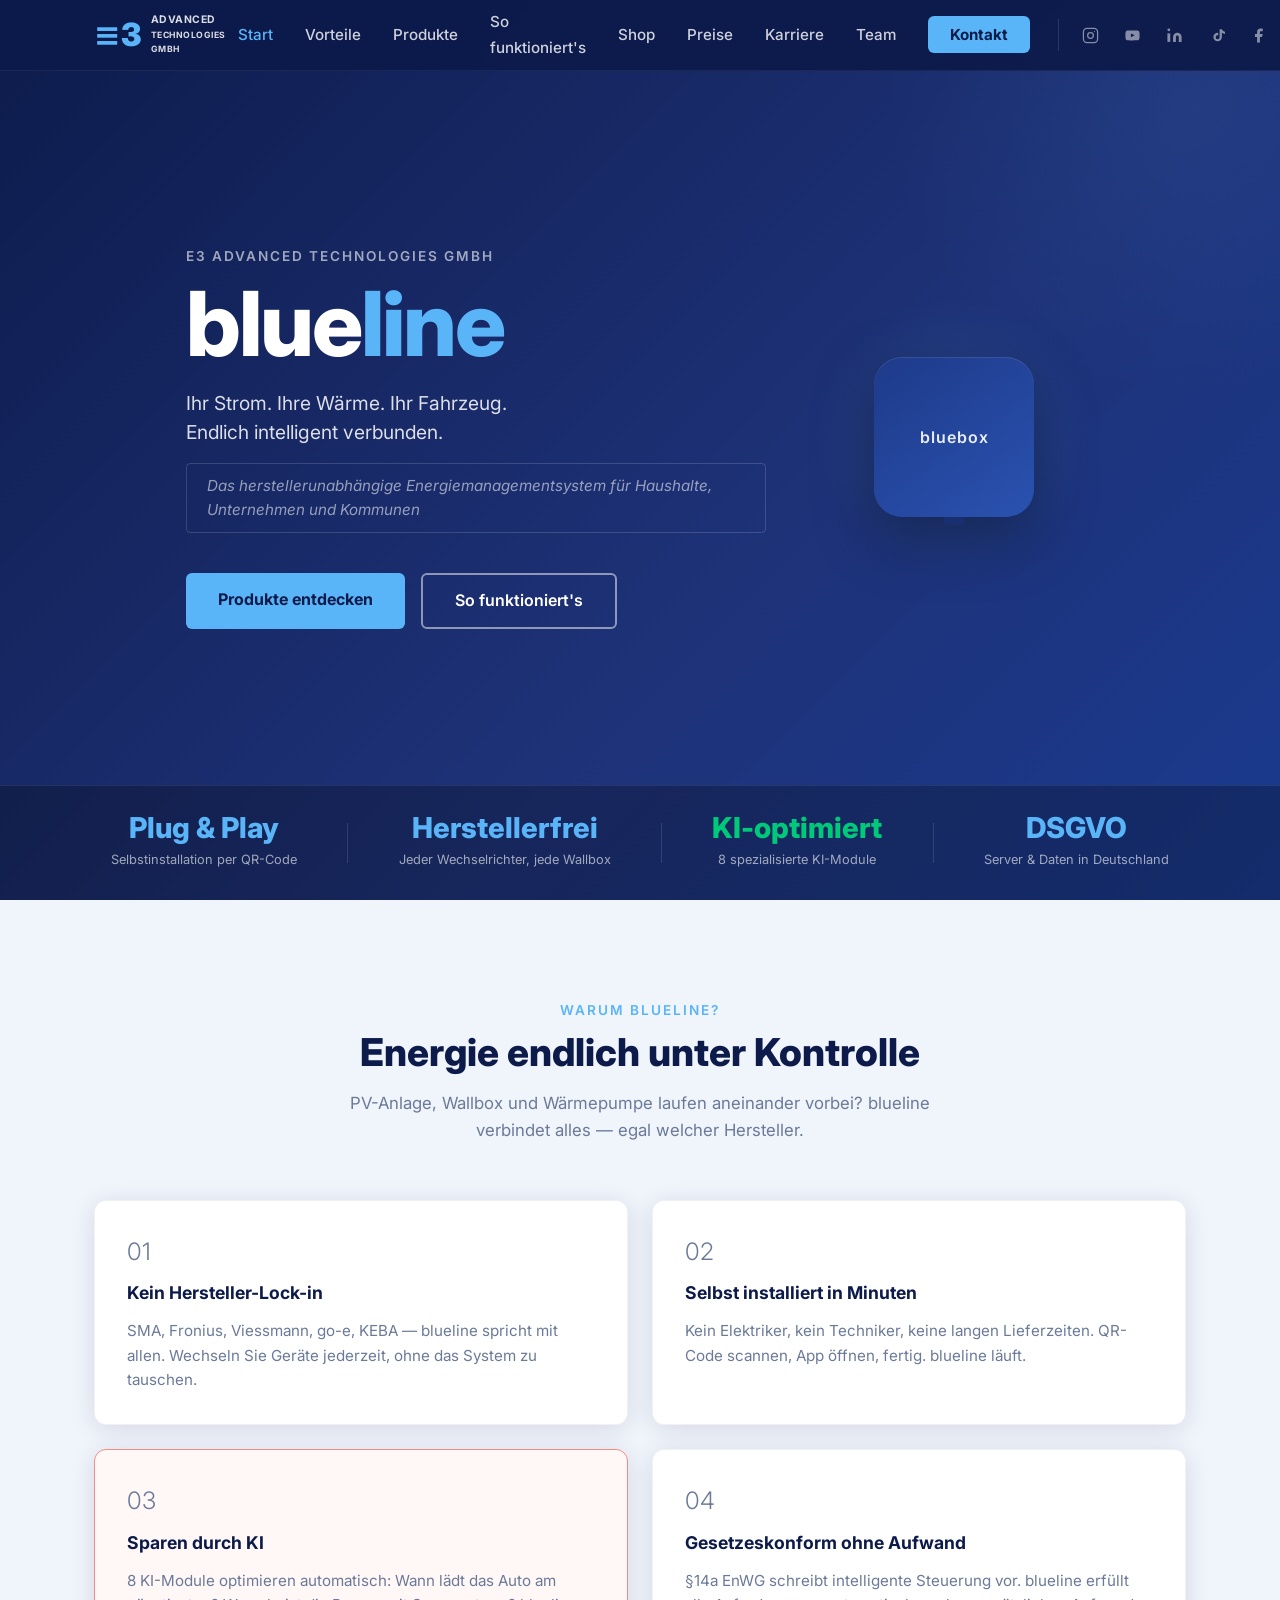
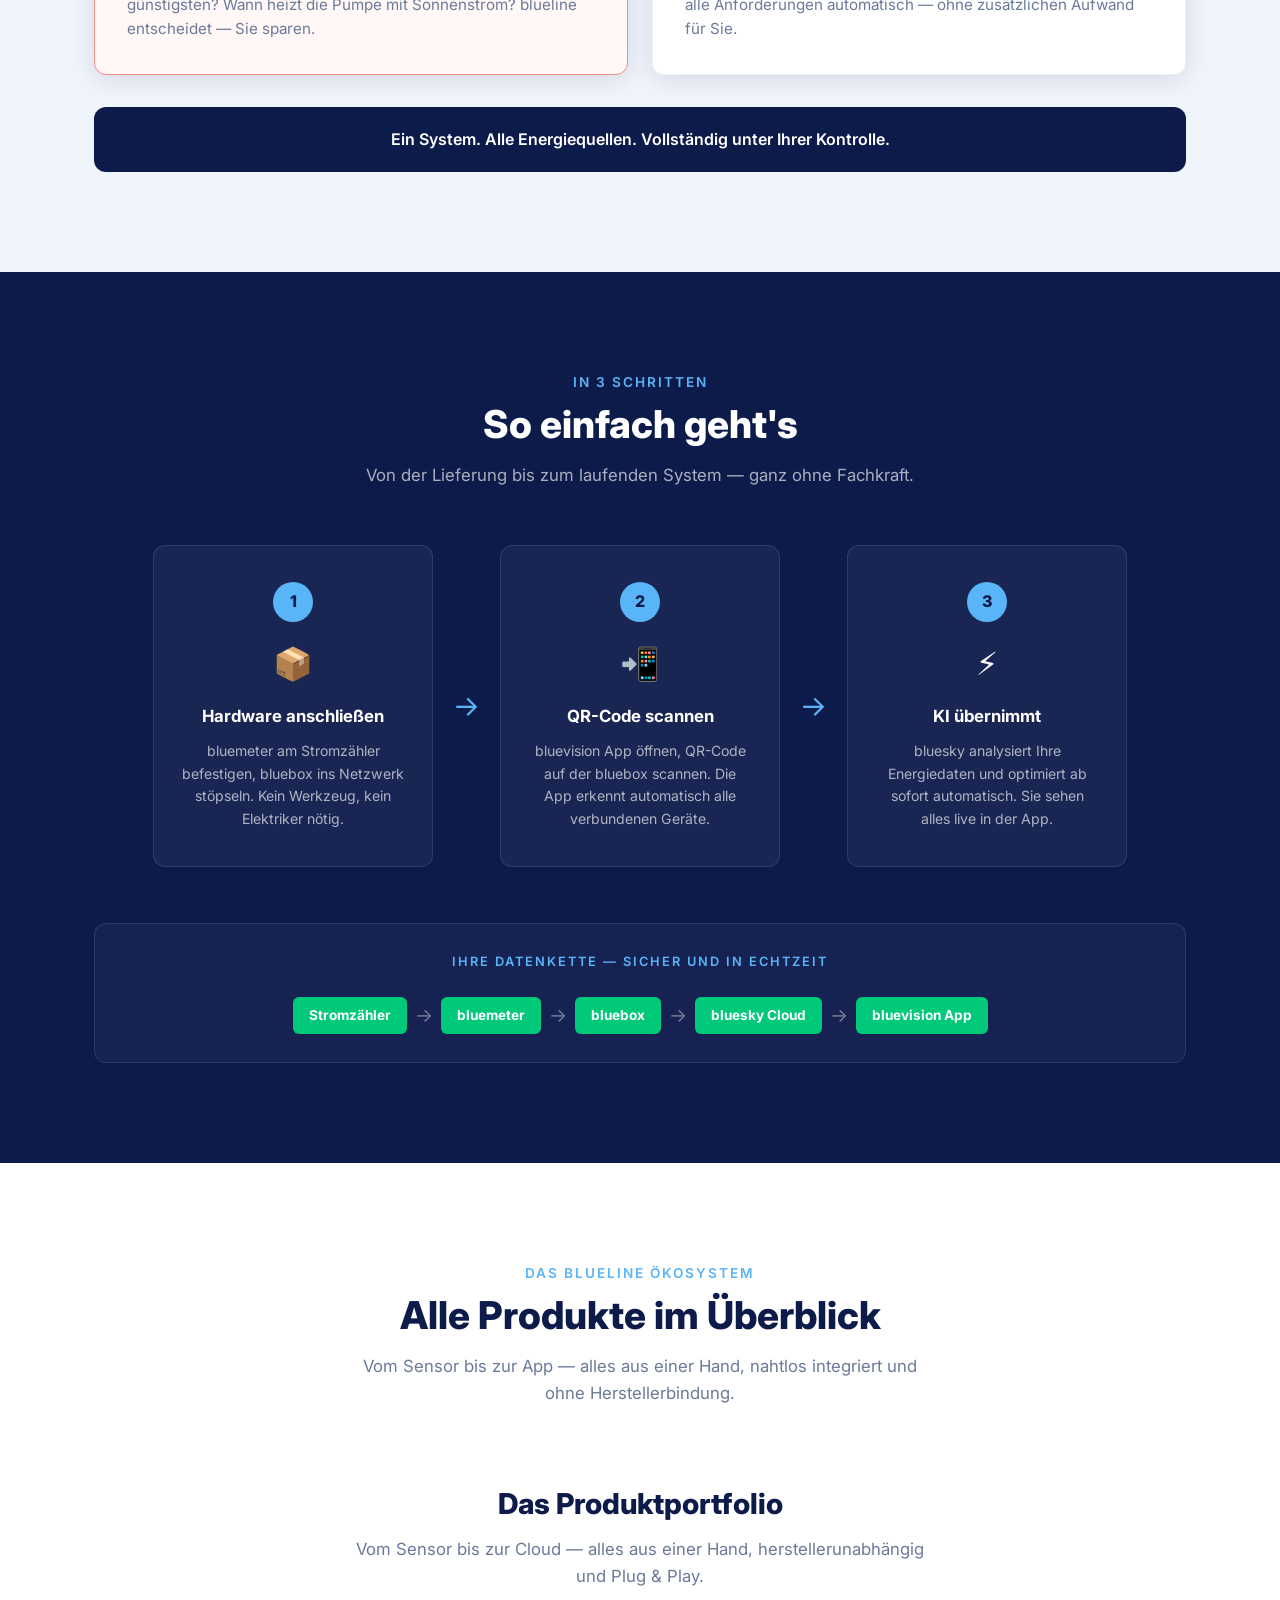
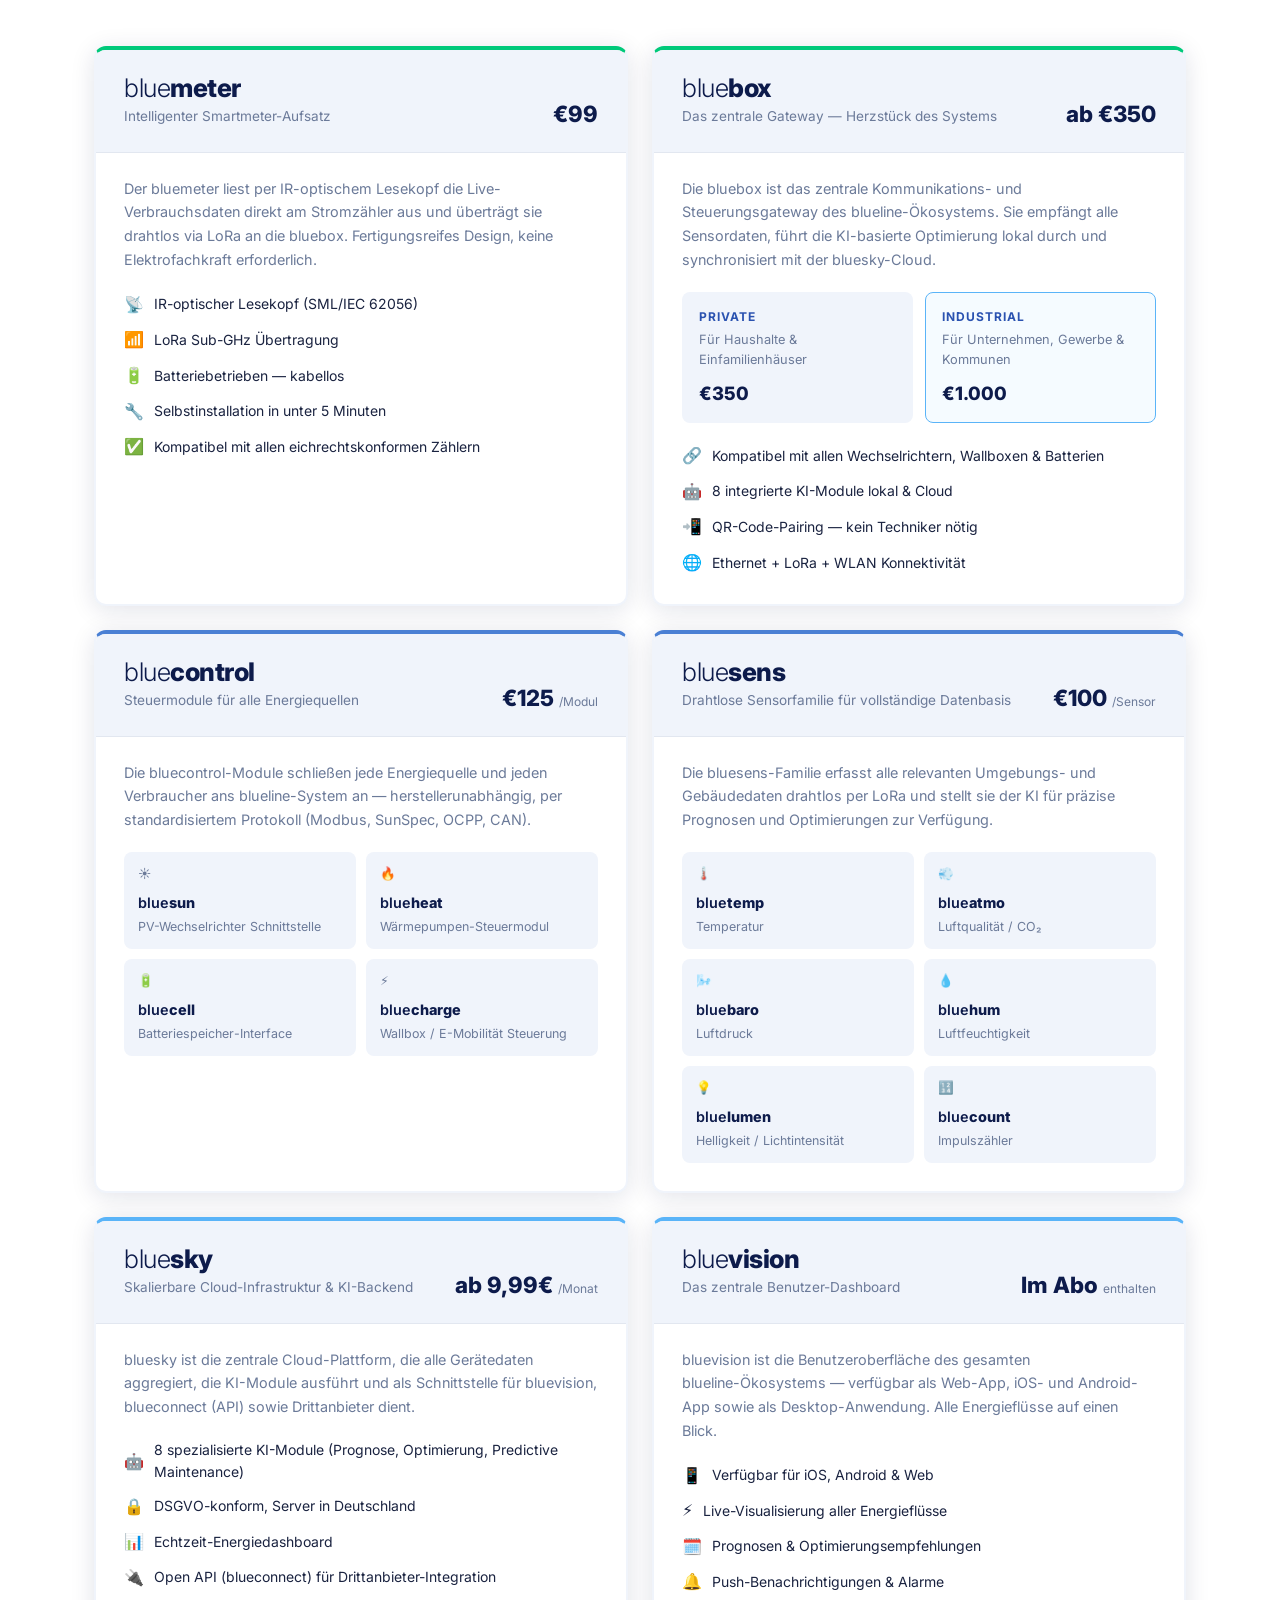
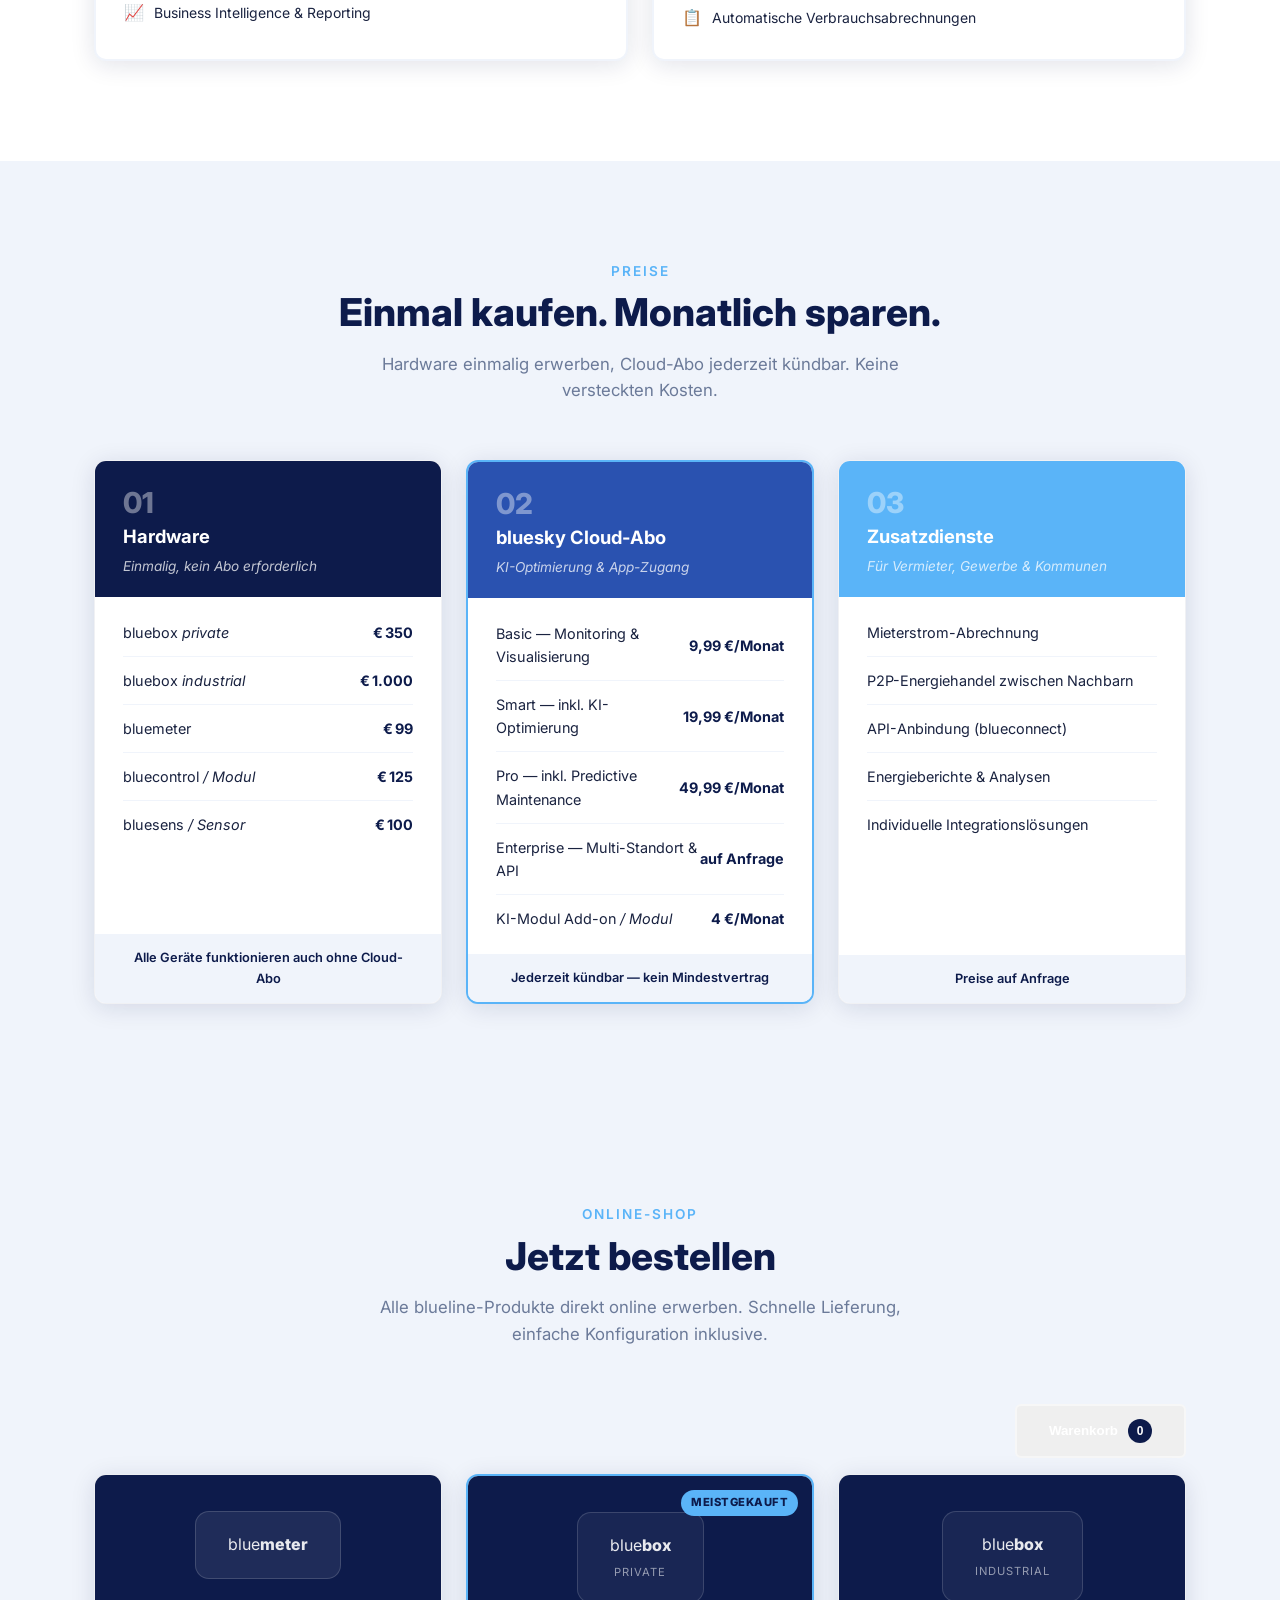
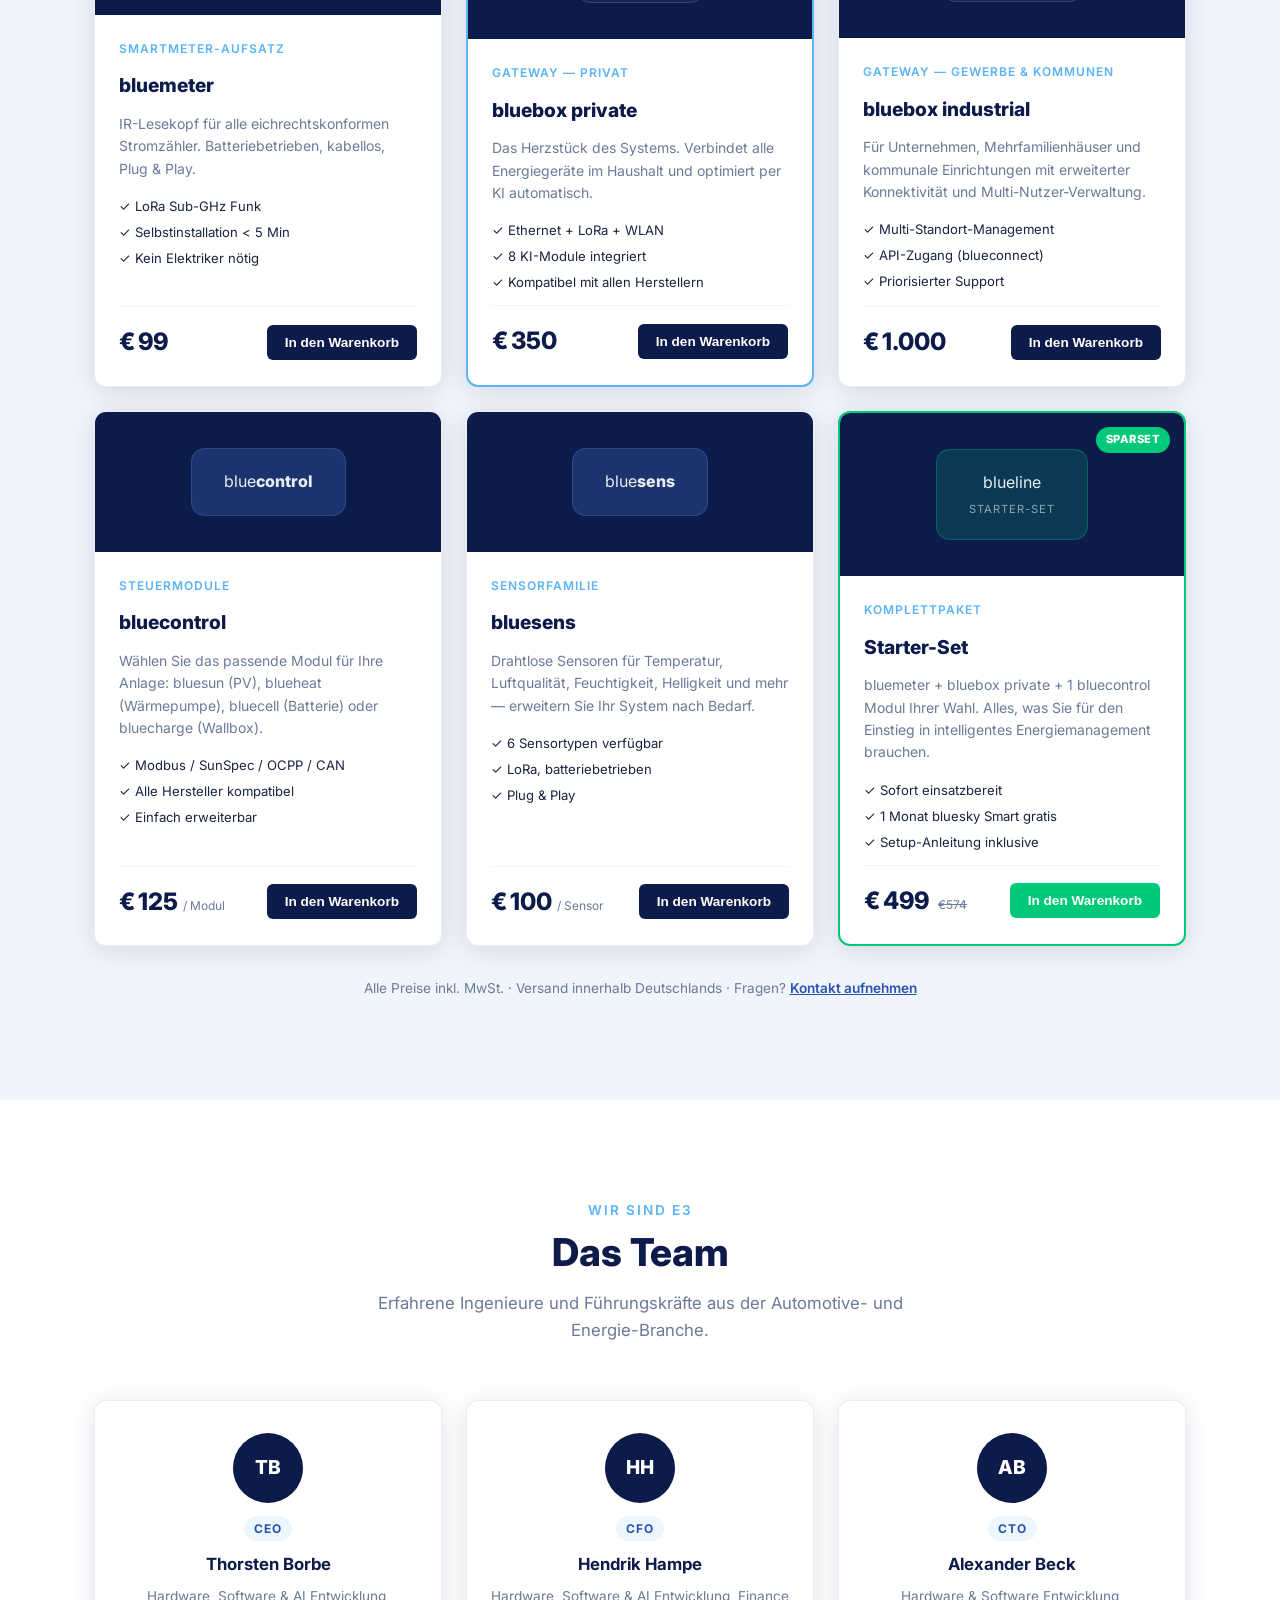
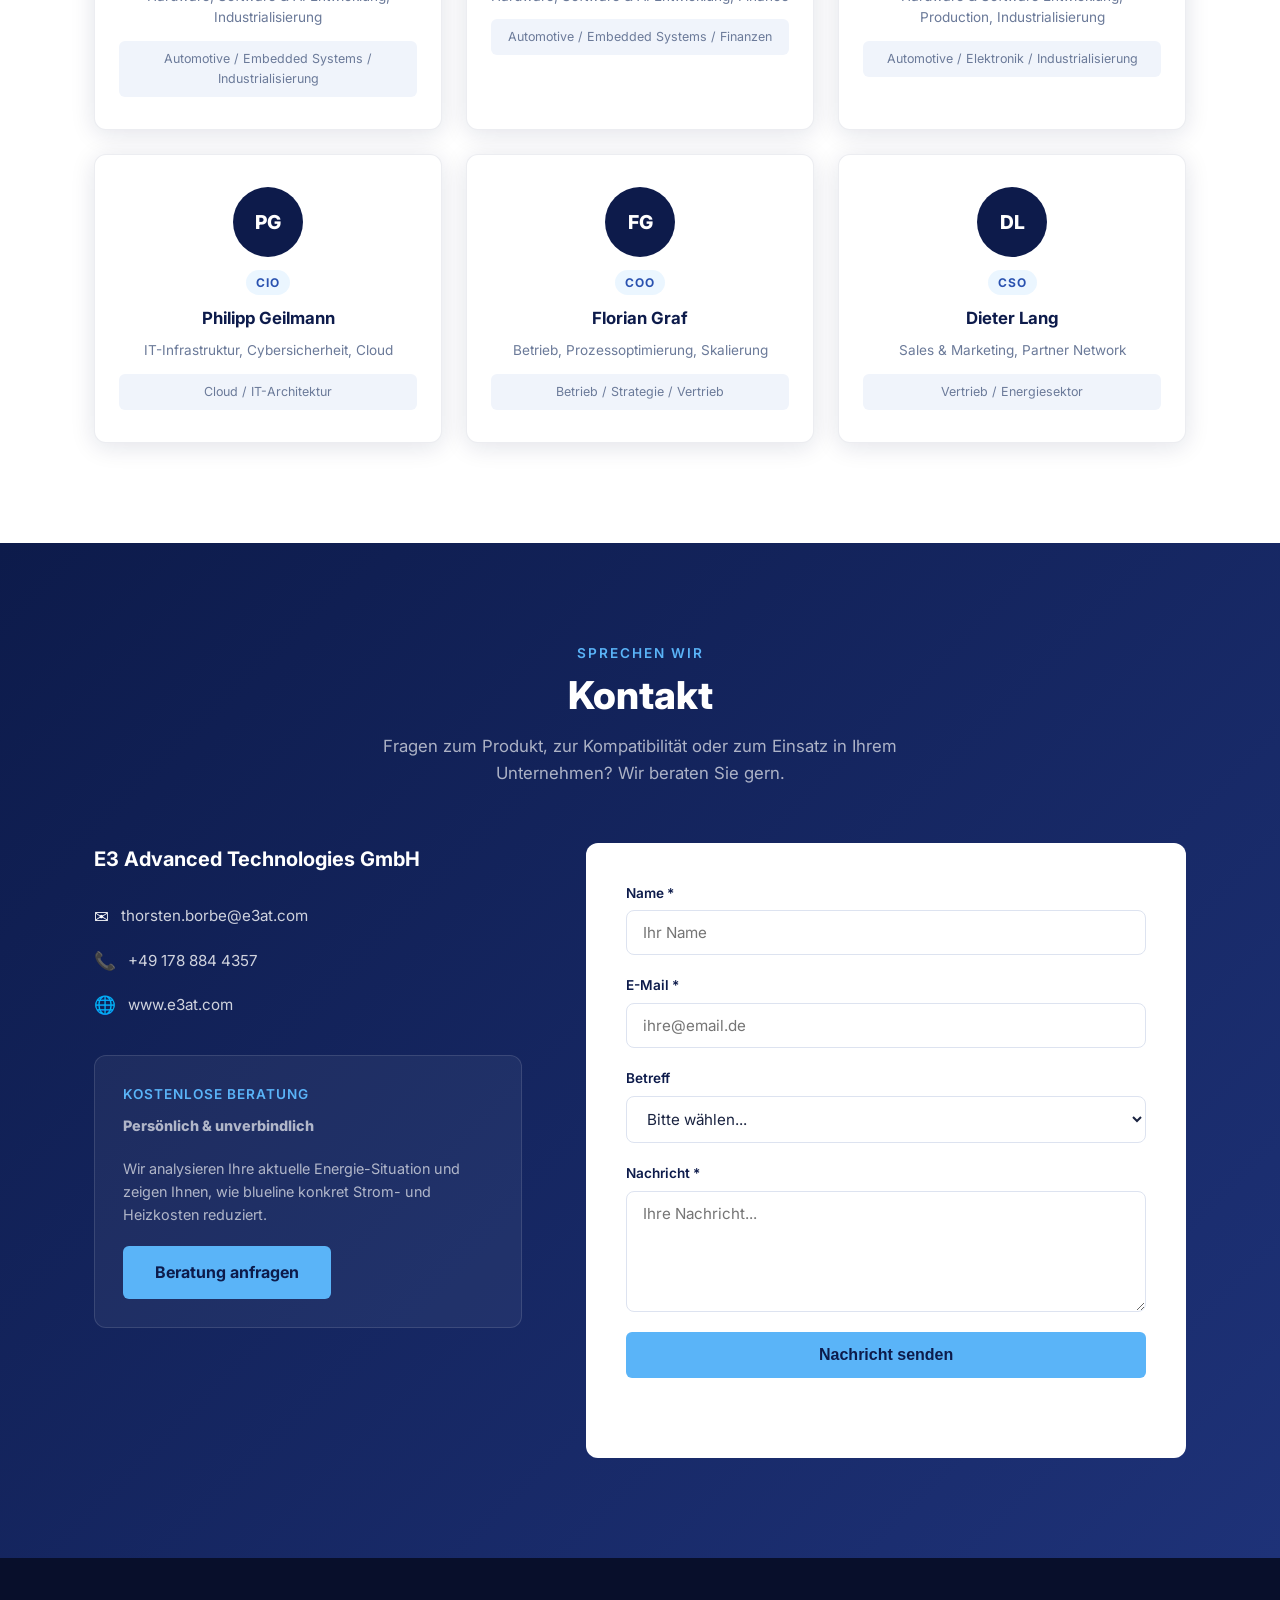
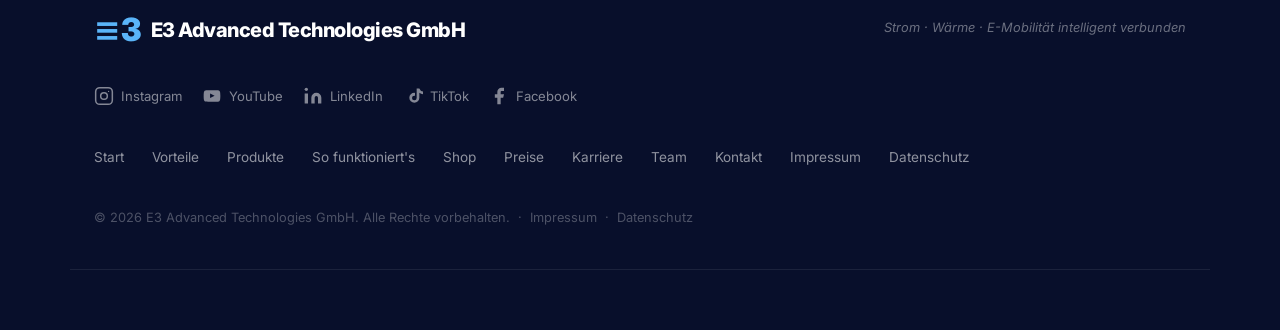
==== index.html @ 2802db1e "erster Entwurf" ====
<!DOCTYPE html>
<html lang="de">
<head>
  <meta charset="UTF-8" />
  <meta name="viewport" content="width=device-width, initial-scale=1.0" />
  <meta name="description" content="blueline von E3 Advanced Technologies – das herstellerunabhängige Energiemanagementsystem für Haushalte, Unternehmen und Kommunen. Strom, Wärme und E-Mobilität intelligent verbunden." />
  <title>E3 Advanced Technologies GmbH – blueline</title>
  <link rel="stylesheet" href="assets/css/main.css" />
  <link rel="preconnect" href="https://fonts.googleapis.com" />
  <link href="https://fonts.googleapis.com/css2?family=Inter:wght@300;400;600;700;800&display=swap" rel="stylesheet" />
</head>
<body>

  <!-- ===== NAVIGATION ===== -->
  <header class="navbar" id="navbar">
    <div class="container nav-inner">
      <a href="#hero" class="nav-logo">
        <span class="logo-e3">&#8801;3</span>
        <span class="logo-text">ADVANCED<br><small>TECHNOLOGIES GMBH</small></span>
      </a>
      <nav>
        <ul class="nav-links" id="nav-links">
          <li><a href="#hero">Start</a></li>
          <li><a href="#vorteile">Vorteile</a></li>
          <li><a href="#produkt">Produkte</a></li>
          <li><a href="#so-funktionierts">So funktioniert's</a></li>
          <li><a href="#shop">Shop</a></li>
          <li><a href="#preise">Preise</a></li>
          <li><a href="karriere.html">Karriere</a></li>
          <li><a href="#team">Team</a></li>
          <li><a href="#kontakt" class="btn-nav">Kontakt</a></li>
        </ul>
      </nav>
      <!-- Social Icons Navbar -->
      <div class="nav-social">
        <a href="#INSTAGRAM_URL" class="social-icon" aria-label="Instagram" target="_blank" rel="noopener noreferrer">
          <svg viewBox="0 0 24 24" fill="none" stroke="currentColor" stroke-width="1.8" stroke-linecap="round" stroke-linejoin="round"><rect x="2" y="2" width="20" height="20" rx="5" ry="5"/><circle cx="12" cy="12" r="4"/><circle cx="17.5" cy="6.5" r="0.8" fill="currentColor" stroke="none"/></svg>
        </a>
        <a href="#YOUTUBE_URL" class="social-icon" aria-label="YouTube" target="_blank" rel="noopener noreferrer">
          <svg viewBox="0 0 24 24" fill="currentColor"><path d="M21.8 8s-.2-1.4-.8-2c-.8-.8-1.6-.8-2-.9C16.2 5 12 5 12 5s-4.2 0-7 .1c-.4.1-1.2.1-2 .9-.6.6-.8 2-.8 2S2 9.6 2 11.2v1.5c0 1.6.2 3.2.2 3.2s.2 1.4.8 2c.8.8 1.8.8 2.3.8C6.8 19 12 19 12 19s4.2 0 7-.2c.4-.1 1.2-.1 2-.9.6-.6.8-2 .8-2s.2-1.6.2-3.2v-1.5C22 9.6 21.8 8 21.8 8zM9.7 14.5V9l5.4 2.8-5.4 2.7z"/></svg>
        </a>
        <a href="#LINKEDIN_URL" class="social-icon" aria-label="LinkedIn" target="_blank" rel="noopener noreferrer">
          <svg viewBox="0 0 24 24" fill="currentColor"><path d="M16 8a6 6 0 0 1 6 6v7h-4v-7a2 2 0 0 0-2-2 2 2 0 0 0-2 2v7h-4v-7a6 6 0 0 1 6-6z"/><rect x="2" y="9" width="4" height="12"/><circle cx="4" cy="4" r="2"/></svg>
        </a>
        <a href="#TIKTOK_URL" class="social-icon" aria-label="TikTok" target="_blank" rel="noopener noreferrer">
          <svg viewBox="0 0 24 24" fill="currentColor"><path d="M19.6 3h-3.2v11.4a2.8 2.8 0 1 1-2.8-2.8c.3 0 .5 0 .8.1V8.3a6.6 6.6 0 0 0-.8-.1 6 6 0 1 0 6 6V8.2a8.9 8.9 0 0 0 5.2 1.7V6.7a5.6 5.6 0 0 1-5.2-3.7z"/></svg>
        </a>
        <a href="#FACEBOOK_URL" class="social-icon" aria-label="Facebook" target="_blank" rel="noopener noreferrer">
          <svg viewBox="0 0 24 24" fill="currentColor"><path d="M18 2h-3a5 5 0 0 0-5 5v3H7v4h3v8h4v-8h3l1-4h-4V7a1 1 0 0 1 1-1h3z"/></svg>
        </a>
      </div>
      <button class="hamburger" id="hamburger" aria-label="Menü öffnen">
        <span></span><span></span><span></span>
      </button>
    </div>
  </header>

  <!-- ===== HERO ===== -->
  <section class="hero" id="hero">
    <div class="container hero-inner">
      <div class="hero-text">
        <p class="hero-eyebrow">E3 Advanced Technologies GmbH</p>
        <h1 class="hero-title">blue<span class="accent">line</span></h1>
        <p class="hero-subtitle">Ihr Strom. Ihre Wärme. Ihr Fahrzeug.<br>Endlich intelligent verbunden.</p>
        <p class="hero-tagline">Das herstellerunabhängige Energiemanagementsystem für Haushalte, Unternehmen und Kommunen</p>
        <div class="hero-cta">
          <a href="#produkt" class="btn-primary">Produkte entdecken</a>
          <a href="#so-funktionierts" class="btn-secondary">So funktioniert's</a>
        </div>
      </div>
      <div class="hero-image">
        <div class="hero-device-card">
          <div class="device-glow"></div>
          <div class="device-box">
            <span class="device-label">bluebox</span>
          </div>
        </div>
      </div>
    </div>

    <!-- Customer benefit bar -->
    <div class="stats-bar">
      <div class="container stats-grid">
        <div class="stat">
          <span class="stat-value accent">Plug &amp; Play</span>
          <span class="stat-label">Selbstinstallation per QR-Code</span>
        </div>
        <div class="stat-divider"></div>
        <div class="stat">
          <span class="stat-value accent">Herstellerfrei</span>
          <span class="stat-label">Jeder Wechselrichter, jede Wallbox</span>
        </div>
        <div class="stat-divider"></div>
        <div class="stat">
          <span class="stat-value green">KI-optimiert</span>
          <span class="stat-label">8 spezialisierte KI-Module</span>
        </div>
        <div class="stat-divider"></div>
        <div class="stat">
          <span class="stat-value accent">DSGVO</span>
          <span class="stat-label">Server &amp; Daten in Deutschland</span>
        </div>
      </div>
    </div>
  </section>

  <!-- ===== VORTEILE ===== -->
  <section class="problem" id="vorteile">
    <div class="container">
      <div class="section-header">
        <p class="section-eyebrow">Warum blueline?</p>
        <h2 class="section-title">Energie endlich unter Kontrolle</h2>
        <p class="section-desc">PV-Anlage, Wallbox und Wärmepumpe laufen aneinander vorbei? blueline verbindet alles — egal welcher Hersteller.</p>
      </div>
      <div class="problem-grid">
        <div class="problem-card">
          <span class="problem-number">01</span>
          <h3>Kein Hersteller-Lock-in</h3>
          <p>SMA, Fronius, Viessmann, go-e, KEBA — blueline spricht mit allen. Wechseln Sie Geräte jederzeit, ohne das System zu tauschen.</p>
        </div>
        <div class="problem-card">
          <span class="problem-number">02</span>
          <h3>Selbst installiert in Minuten</h3>
          <p>Kein Elektriker, kein Techniker, keine langen Lieferzeiten. QR-Code scannen, App öffnen, fertig. blueline läuft.</p>
        </div>
        <div class="problem-card highlight">
          <span class="problem-number">03</span>
          <h3>Sparen durch KI</h3>
          <p>8 KI-Module optimieren automatisch: Wann lädt das Auto am günstigsten? Wann heizt die Pumpe mit Sonnenstrom? blueline entscheidet — Sie sparen.</p>
        </div>
        <div class="problem-card">
          <span class="problem-number">04</span>
          <h3>Gesetzeskonform ohne Aufwand</h3>
          <p>§14a EnWG schreibt intelligente Steuerung vor. blueline erfüllt alle Anforderungen automatisch — ohne zusätzlichen Aufwand für Sie.</p>
        </div>
      </div>
      <div class="problem-conclusion">
        Ein System. Alle Energiequellen. Vollständig unter Ihrer Kontrolle.
      </div>
    </div>
  </section>

  <!-- ===== SO FUNKTIONIERT'S ===== -->
  <section class="how-it-works" id="so-funktionierts">
    <div class="container">
      <div class="section-header">
        <p class="section-eyebrow">In 3 Schritten</p>
        <h2 class="section-title">So einfach geht's</h2>
        <p class="section-desc">Von der Lieferung bis zum laufenden System — ganz ohne Fachkraft.</p>
      </div>
      <div class="steps-grid">
        <div class="step-card">
          <div class="step-number">1</div>
          <div class="step-icon">📦</div>
          <h3>Hardware anschließen</h3>
          <p>bluemeter am Stromzähler befestigen, bluebox ins Netzwerk stöpseln. Kein Werkzeug, kein Elektriker nötig.</p>
        </div>
        <div class="step-connector">→</div>
        <div class="step-card">
          <div class="step-number">2</div>
          <div class="step-icon">📲</div>
          <h3>QR-Code scannen</h3>
          <p>bluevision App öffnen, QR-Code auf der bluebox scannen. Die App erkennt automatisch alle verbundenen Geräte.</p>
        </div>
        <div class="step-connector">→</div>
        <div class="step-card">
          <div class="step-number">3</div>
          <div class="step-icon">⚡</div>
          <h3>KI übernimmt</h3>
          <p>bluesky analysiert Ihre Energiedaten und optimiert ab sofort automatisch. Sie sehen alles live in der App.</p>
        </div>
      </div>
      <div class="steps-chain">
        <p class="chain-title">Ihre Datenkette — sicher und in Echtzeit</p>
        <div class="chain-items">
          <span class="chain-node">Stromzähler</span>
          <span class="chain-arrow">→</span>
          <span class="chain-node">bluemeter</span>
          <span class="chain-arrow">→</span>
          <span class="chain-node">bluebox</span>
          <span class="chain-arrow">→</span>
          <span class="chain-node">bluesky Cloud</span>
          <span class="chain-arrow">→</span>
          <span class="chain-node">bluevision App</span>
        </div>
      </div>
    </div>
  </section>

  <!-- ===== PRODUKT / LÖSUNG ===== -->
  <section class="produkt" id="produkt">
    <div class="container">
      <div class="section-header">
        <p class="section-eyebrow">Das blueline Ökosystem</p>
        <h2 class="section-title">Alle Produkte im Überblick</h2>
        <p class="section-desc">Vom Sensor bis zur App — alles aus einer Hand, nahtlos integriert und ohne Herstellerbindung.</p>
      </div>

      <!-- Product lineup -->
      <div class="section-header" style="margin-top: 80px;">
        <h3 class="section-title" style="font-size: 1.8rem;">Das Produktportfolio</h3>
        <p class="section-desc">Vom Sensor bis zur Cloud — alles aus einer Hand, herstellerunabhängig und Plug &amp; Play.</p>
      </div>

      <!-- ROW 1: bluemeter + bluebox -->
      <div class="product-row">

        <!-- bluemeter -->
        <div class="product-card-full poc">
          <div class="product-card-header">
            <div class="product-card-title-row">
              <div>
                        <h4 class="product-name">blue<strong>meter</strong></h4>
                <p class="product-tagline">Intelligenter Smartmeter-Aufsatz</p>
              </div>
              <span class="product-price-big">€99</span>
            </div>
          </div>
          <div class="product-card-body">
            <p class="product-desc">Der bluemeter liest per IR-optischem Lesekopf die Live-Verbrauchsdaten direkt am Stromzähler aus und überträgt sie drahtlos via LoRa an die bluebox. Fertigungsreifes Design, keine Elektrofachkraft erforderlich.</p>
            <ul class="product-features-list">
              <li><span class="feat-icon">📡</span> IR-optischer Lesekopf (SML/IEC 62056)</li>
              <li><span class="feat-icon">📶</span> LoRa Sub-GHz Übertragung</li>
              <li><span class="feat-icon">🔋</span> Batteriebetrieben — kabellos</li>
              <li><span class="feat-icon">🔧</span> Selbstinstallation in unter 5 Minuten</li>
              <li><span class="feat-icon">✅</span> Kompatibel mit allen eichrechtskonformen Zählern</li>
            </ul>
          </div>
        </div>

        <!-- bluebox -->
        <div class="product-card-full poc">
          <div class="product-card-header">
            <div class="product-card-title-row">
              <div>
                <h4 class="product-name">blue<strong>box</strong></h4>
                <p class="product-tagline">Das zentrale Gateway — Herzstück des Systems</p>
              </div>
              <span class="product-price-big">ab €350</span>
            </div>
          </div>
          <div class="product-card-body">
            <p class="product-desc">Die bluebox ist das zentrale Kommunikations- und Steuerungsgateway des blueline-Ökosystems. Sie empfängt alle Sensordaten, führt die KI-basierte Optimierung lokal durch und synchronisiert mit der bluesky-Cloud.</p>
            <div class="product-variants">
              <div class="product-variant">
                <span class="variant-label">Private</span>
                <span class="variant-desc">Für Haushalte &amp; Einfamilienhäuser</span>
                <span class="variant-price">€350</span>
              </div>
              <div class="product-variant featured-variant">
                <span class="variant-label">Industrial</span>
                <span class="variant-desc">Für Unternehmen, Gewerbe &amp; Kommunen</span>
                <span class="variant-price">€1.000</span>
              </div>
            </div>
            <ul class="product-features-list">
              <li><span class="feat-icon">🔗</span> Kompatibel mit allen Wechselrichtern, Wallboxen &amp; Batterien</li>
              <li><span class="feat-icon">🤖</span> 8 integrierte KI-Module lokal &amp; Cloud</li>
              <li><span class="feat-icon">📲</span> QR-Code-Pairing — kein Techniker nötig</li>
              <li><span class="feat-icon">🌐</span> Ethernet + LoRa + WLAN Konnektivität</li>
            </ul>
          </div>
        </div>

      </div><!-- /row 1 -->

      <!-- ROW 2: bluecontrol + bluesens -->
      <div class="product-row" style="margin-top: 24px;">

        <!-- bluecontrol -->
        <div class="product-card-full design">
          <div class="product-card-header">
            <div class="product-card-title-row">
              <div>
                <h4 class="product-name">blue<strong>control</strong></h4>
                <p class="product-tagline">Steuermodule für alle Energiequellen</p>
              </div>
              <span class="product-price-big">€125 <small>/Modul</small></span>
            </div>
          </div>
          <div class="product-card-body">
            <p class="product-desc">Die bluecontrol-Module schließen jede Energiequelle und jeden Verbraucher ans blueline-System an — herstellerunabhängig, per standardisiertem Protokoll (Modbus, SunSpec, OCPP, CAN).</p>
            <div class="subproduct-grid">
              <div class="subproduct">
                <span class="subproduct-icon">☀️</span>
                <strong>blue<em>sun</em></strong>
                <span>PV-Wechselrichter Schnittstelle</span>
              </div>
              <div class="subproduct">
                <span class="subproduct-icon">🔥</span>
                <strong>blue<em>heat</em></strong>
                <span>Wärmepumpen-Steuermodul</span>
              </div>
              <div class="subproduct">
                <span class="subproduct-icon">🔋</span>
                <strong>blue<em>cell</em></strong>
                <span>Batteriespeicher-Interface</span>
              </div>
              <div class="subproduct">
                <span class="subproduct-icon">⚡</span>
                <strong>blue<em>charge</em></strong>
                <span>Wallbox / E-Mobilität Steuerung</span>
              </div>
            </div>
          </div>
        </div>

        <!-- bluesens -->
        <div class="product-card-full design">
          <div class="product-card-header">
            <div class="product-card-title-row">
              <div>
                <h4 class="product-name">blue<strong>sens</strong></h4>
                <p class="product-tagline">Drahtlose Sensorfamilie für vollständige Datenbasis</p>
              </div>
              <span class="product-price-big">€100 <small>/Sensor</small></span>
            </div>
          </div>
          <div class="product-card-body">
            <p class="product-desc">Die bluesens-Familie erfasst alle relevanten Umgebungs- und Gebäudedaten drahtlos per LoRa und stellt sie der KI für präzise Prognosen und Optimierungen zur Verfügung.</p>
            <div class="subproduct-grid">
              <div class="subproduct">
                <span class="subproduct-icon">🌡️</span>
                <strong>blue<em>temp</em></strong>
                <span>Temperatur</span>
              </div>
              <div class="subproduct">
                <span class="subproduct-icon">💨</span>
                <strong>blue<em>atmo</em></strong>
                <span>Luftqualität / CO₂</span>
              </div>
              <div class="subproduct">
                <span class="subproduct-icon">🌬️</span>
                <strong>blue<em>baro</em></strong>
                <span>Luftdruck</span>
              </div>
              <div class="subproduct">
                <span class="subproduct-icon">💧</span>
                <strong>blue<em>hum</em></strong>
                <span>Luftfeuchtigkeit</span>
              </div>
              <div class="subproduct">
                <span class="subproduct-icon">💡</span>
                <strong>blue<em>lumen</em></strong>
                <span>Helligkeit / Lichtintensität</span>
              </div>
              <div class="subproduct">
                <span class="subproduct-icon">🔢</span>
                <strong>blue<em>count</em></strong>
                <span>Impulszähler</span>
              </div>
            </div>
          </div>
        </div>

      </div><!-- /row 2 -->

      <!-- ROW 3: bluesky + bluevision (Cloud & App) -->
      <div class="product-row" style="margin-top: 24px;">

        <div class="product-card-full cloud-card">
          <div class="product-card-header">
            <div class="product-card-title-row">
              <div>
                <h4 class="product-name">blue<strong>sky</strong></h4>
                <p class="product-tagline">Skalierbare Cloud-Infrastruktur &amp; KI-Backend</p>
              </div>
              <span class="product-price-big">ab 9,99€ <small>/Monat</small></span>
            </div>
          </div>
          <div class="product-card-body">
            <p class="product-desc">bluesky ist die zentrale Cloud-Plattform, die alle Gerätedaten aggregiert, die KI-Module ausführt und als Schnittstelle für bluevision, blueconnect (API) sowie Drittanbieter dient.</p>
            <ul class="product-features-list">
              <li><span class="feat-icon">🤖</span> 8 spezialisierte KI-Module (Prognose, Optimierung, Predictive Maintenance)</li>
              <li><span class="feat-icon">🔒</span> DSGVO-konform, Server in Deutschland</li>
              <li><span class="feat-icon">📊</span> Echtzeit-Energiedashboard</li>
              <li><span class="feat-icon">🔌</span> Open API (blueconnect) für Drittanbieter-Integration</li>
              <li><span class="feat-icon">📈</span> Business Intelligence &amp; Reporting</li>
            </ul>
          </div>
        </div>

        <div class="product-card-full cloud-card">
          <div class="product-card-header">
            <div class="product-card-title-row">
              <div>
                <h4 class="product-name">blue<strong>vision</strong></h4>
                <p class="product-tagline">Das zentrale Benutzer-Dashboard</p>
              </div>
              <span class="product-price-big">Im Abo <small>enthalten</small></span>
            </div>
          </div>
          <div class="product-card-body">
            <p class="product-desc">bluevision ist die Benutzeroberfläche des gesamten blueline-Ökosystems — verfügbar als Web-App, iOS- und Android-App sowie als Desktop-Anwendung. Alle Energieflüsse auf einen Blick.</p>
            <ul class="product-features-list">
              <li><span class="feat-icon">📱</span> Verfügbar für iOS, Android &amp; Web</li>
              <li><span class="feat-icon">⚡</span> Live-Visualisierung aller Energieflüsse</li>
              <li><span class="feat-icon">🗓️</span> Prognosen &amp; Optimierungsempfehlungen</li>
              <li><span class="feat-icon">🔔</span> Push-Benachrichtigungen &amp; Alarme</li>
              <li><span class="feat-icon">📋</span> Automatische Verbrauchsabrechnungen</li>
            </ul>
          </div>
        </div>

      </div><!-- /row 3 -->


    </div>
  </section>

  <!-- ===== PREISE ===== -->
  <section class="preise" id="preise">
    <div class="container">
      <div class="section-header">
        <p class="section-eyebrow">Preise</p>
        <h2 class="section-title">Einmal kaufen. Monatlich sparen.</h2>
        <p class="section-desc">Hardware einmalig erwerben, Cloud-Abo jederzeit kündbar. Keine versteckten Kosten.</p>
      </div>

      <div class="pricing-grid">
        <!-- Hardware -->
        <div class="pricing-block">
          <div class="pricing-block-header hw">
            <span class="pricing-number">01</span>
            <h3>Hardware</h3>
            <p>Einmalig, kein Abo erforderlich</p>
          </div>
          <ul class="pricing-list">
            <li><span>bluebox <em>private</em></span><strong>€&thinsp;350</strong></li>
            <li><span>bluebox <em>industrial</em></span><strong>€&thinsp;1.000</strong></li>
            <li><span>bluemeter</span><strong>€&thinsp;99</strong></li>
            <li><span>bluecontrol <em>/ Modul</em></span><strong>€&thinsp;125</strong></li>
            <li><span>bluesens <em>/ Sensor</em></span><strong>€&thinsp;100</strong></li>
          </ul>
          <div class="pricing-footnote">Alle Geräte funktionieren auch ohne Cloud-Abo</div>
        </div>

        <!-- Cloud Abo -->
        <div class="pricing-block featured">
          <div class="pricing-block-header cloud">
            <span class="pricing-number">02</span>
            <h3>bluesky Cloud-Abo</h3>
            <p>KI-Optimierung &amp; App-Zugang</p>
          </div>
          <ul class="pricing-list">
            <li><span>Basic — Monitoring &amp; Visualisierung</span><strong>9,99 €/Monat</strong></li>
            <li><span>Smart — inkl. KI-Optimierung</span><strong>19,99 €/Monat</strong></li>
            <li><span>Pro — inkl. Predictive Maintenance</span><strong>49,99 €/Monat</strong></li>
            <li><span>Enterprise — Multi-Standort &amp; API</span><strong>auf Anfrage</strong></li>
            <li><span>KI-Modul Add-on <em>/ Modul</em></span><strong>4 €/Monat</strong></li>
          </ul>
          <div class="pricing-footnote">Jederzeit kündbar &mdash; kein Mindestvertrag</div>
        </div>

        <!-- Zusatzdienste -->
        <div class="pricing-block">
          <div class="pricing-block-header saas">
            <span class="pricing-number">03</span>
            <h3>Zusatzdienste</h3>
            <p>Für Vermieter, Gewerbe &amp; Kommunen</p>
          </div>
          <ul class="pricing-list">
            <li><span>Mieterstrom-Abrechnung</span></li>
            <li><span>P2P-Energiehandel zwischen Nachbarn</span></li>
            <li><span>API-Anbindung (blueconnect)</span></li>
            <li><span>Energieberichte &amp; Analysen</span></li>
            <li><span>Individuelle Integrationslösungen</span></li>
          </ul>
          <div class="pricing-footnote">Preise auf Anfrage</div>
        </div>
      </div>
    </div>
  </section>

  <!-- ===== SHOP ===== -->
  <section class="shop" id="shop">
    <div class="container">
      <div class="section-header">
        <p class="section-eyebrow">Online-Shop</p>
        <h2 class="section-title">Jetzt bestellen</h2>
        <p class="section-desc">Alle blueline-Produkte direkt online erwerben. Schnelle Lieferung, einfache Konfiguration inklusive.</p>
      </div>

      <div class="shop-toolbar">
        <button type="button" class="btn-secondary cart-open" id="cart-open">
          Warenkorb <span class="cart-count" id="cart-count">0</span>
        </button>
      </div>

      <div class="shop-grid">

        <!-- bluemeter -->
        <div class="shop-card">
          <div class="shop-card-img">
            <div class="shop-device-mock">
              <span>blue<strong>meter</strong></span>
            </div>
          </div>
          <div class="shop-card-body">
            <p class="shop-category">Smartmeter-Aufsatz</p>
            <h3>bluemeter</h3>
            <p class="shop-desc">IR-Lesekopf für alle eichrechtskonformen Stromzähler. Batteriebetrieben, kabellos, Plug &amp; Play.</p>
            <ul class="shop-highlights">
              <li>&#10003; LoRa Sub-GHz Funk</li>
              <li>&#10003; Selbstinstallation &lt; 5 Min</li>
              <li>&#10003; Kein Elektriker nötig</li>
            </ul>
            <div class="shop-card-footer">
              <span class="shop-price">&euro;&thinsp;99</span>
              <button type="button" class="btn-shop add-to-cart" data-product="bluemeter" data-price="99">In den Warenkorb</button>
            </div>
          </div>
        </div>

        <!-- bluebox private -->
        <div class="shop-card shop-featured">
          <div class="shop-badge">Meistgekauft</div>
          <div class="shop-card-img">
            <div class="shop-device-mock dark">
              <span>blue<strong>box</strong></span>
              <small>private</small>
            </div>
          </div>
          <div class="shop-card-body">
            <p class="shop-category">Gateway &mdash; Privat</p>
            <h3>bluebox private</h3>
            <p class="shop-desc">Das Herzstück des Systems. Verbindet alle Energiegeräte im Haushalt und optimiert per KI automatisch.</p>
            <ul class="shop-highlights">
              <li>&#10003; Ethernet + LoRa + WLAN</li>
              <li>&#10003; 8 KI-Module integriert</li>
              <li>&#10003; Kompatibel mit allen Herstellern</li>
            </ul>
            <div class="shop-card-footer">
              <span class="shop-price">&euro;&thinsp;350</span>
              <button type="button" class="btn-shop add-to-cart" data-product="bluebox private" data-price="350">In den Warenkorb</button>
            </div>
          </div>
        </div>

        <!-- bluebox industrial -->
        <div class="shop-card">
          <div class="shop-card-img">
            <div class="shop-device-mock dark">
              <span>blue<strong>box</strong></span>
              <small>industrial</small>
            </div>
          </div>
          <div class="shop-card-body">
            <p class="shop-category">Gateway &mdash; Gewerbe &amp; Kommunen</p>
            <h3>bluebox industrial</h3>
            <p class="shop-desc">Für Unternehmen, Mehrfamilienhäuser und kommunale Einrichtungen mit erweiterter Konnektivität und Multi-Nutzer-Verwaltung.</p>
            <ul class="shop-highlights">
              <li>&#10003; Multi-Standort-Management</li>
              <li>&#10003; API-Zugang (blueconnect)</li>
              <li>&#10003; Priorisierter Support</li>
            </ul>
            <div class="shop-card-footer">
              <span class="shop-price">&euro;&thinsp;1.000</span>
              <button type="button" class="btn-shop add-to-cart" data-product="bluebox industrial" data-price="1000">In den Warenkorb</button>
            </div>
          </div>
        </div>

        <!-- bluecontrol -->
        <div class="shop-card">
          <div class="shop-card-img">
            <div class="shop-device-mock blue">
              <span>blue<strong>control</strong></span>
            </div>
          </div>
          <div class="shop-card-body">
            <p class="shop-category">Steuermodule</p>
            <h3>bluecontrol</h3>
            <p class="shop-desc">Wählen Sie das passende Modul für Ihre Anlage: bluesun (PV), blueheat (Wärmepumpe), bluecell (Batterie) oder bluecharge (Wallbox).</p>
            <ul class="shop-highlights">
              <li>&#10003; Modbus / SunSpec / OCPP / CAN</li>
              <li>&#10003; Alle Hersteller kompatibel</li>
              <li>&#10003; Einfach erweiterbar</li>
            </ul>
            <div class="shop-card-footer">
              <span class="shop-price">&euro;&thinsp;125 <small>/ Modul</small></span>
              <button type="button" class="btn-shop add-to-cart" data-product="bluecontrol Modul" data-price="125">In den Warenkorb</button>
            </div>
          </div>
        </div>

        <!-- bluesens -->
        <div class="shop-card">
          <div class="shop-card-img">
            <div class="shop-device-mock blue">
              <span>blue<strong>sens</strong></span>
            </div>
          </div>
          <div class="shop-card-body">
            <p class="shop-category">Sensorfamilie</p>
            <h3>bluesens</h3>
            <p class="shop-desc">Drahtlose Sensoren für Temperatur, Luftqualität, Feuchtigkeit, Helligkeit und mehr &mdash; erweitern Sie Ihr System nach Bedarf.</p>
            <ul class="shop-highlights">
              <li>&#10003; 6 Sensortypen verfügbar</li>
              <li>&#10003; LoRa, batteriebetrieben</li>
              <li>&#10003; Plug &amp; Play</li>
            </ul>
            <div class="shop-card-footer">
              <span class="shop-price">&euro;&thinsp;100 <small>/ Sensor</small></span>
              <button type="button" class="btn-shop add-to-cart" data-product="bluesens Sensor" data-price="100">In den Warenkorb</button>
            </div>
          </div>
        </div>

        <!-- Starter-Set -->
        <div class="shop-card shop-bundle">
          <div class="shop-badge bundle-badge">Sparset</div>
          <div class="shop-card-img">
            <div class="shop-device-mock green">
              <span>blueline</span>
              <small>Starter-Set</small>
            </div>
          </div>
          <div class="shop-card-body">
            <p class="shop-category">Komplettpaket</p>
            <h3>Starter-Set</h3>
            <p class="shop-desc">bluemeter + bluebox private + 1 bluecontrol Modul Ihrer Wahl. Alles, was Sie für den Einstieg in intelligentes Energiemanagement brauchen.</p>
            <ul class="shop-highlights">
              <li>&#10003; Sofort einsatzbereit</li>
              <li>&#10003; 1 Monat bluesky Smart gratis</li>
              <li>&#10003; Setup-Anleitung inklusive</li>
            </ul>
            <div class="shop-card-footer">
              <span class="shop-price">&euro;&thinsp;499 <small class="shop-old-price">&euro;574</small></span>
              <button type="button" class="btn-shop btn-shop-green add-to-cart" data-product="blueline Starter-Set" data-price="499">In den Warenkorb</button>
            </div>
          </div>
        </div>

      </div><!-- /shop-grid -->

      <p class="shop-note">Alle Preise inkl. MwSt. &middot; Versand innerhalb Deutschlands &middot; Fragen? <a href="#kontakt">Kontakt aufnehmen</a></p>

      <aside class="cart-drawer" id="cart-drawer" hidden aria-label="Warenkorb">
        <div class="cart-header">
          <h3>Warenkorb</h3>
          <button type="button" class="cart-close" id="cart-close" aria-label="Warenkorb schließen">&times;</button>
        </div>
        <ul class="cart-items" id="cart-items"></ul>
        <p class="cart-empty" id="cart-empty">Dein Warenkorb ist aktuell leer.</p>
        <div class="cart-footer">
          <div class="cart-total-line">
            <span>Gesamt</span>
            <strong id="cart-total">0,00 €</strong>
          </div>
          <div class="cart-actions">
            <button type="button" class="btn-secondary" id="cart-clear">Leeren</button>
            <button type="button" class="btn-primary" id="cart-checkout">Zur Kasse</button>
          </div>
          <p class="cart-note" id="cart-note" aria-live="polite"></p>
        </div>
      </aside>
    </div>
  </section>

  <!-- ===== TEAM ===== -->
  <section class="team" id="team">
    <div class="container">
      <div class="section-header">
        <p class="section-eyebrow">Wir sind E3</p>
        <h2 class="section-title">Das Team</h2>
        <p class="section-desc">Erfahrene Ingenieure und Führungskräfte aus der Automotive- und Energie-Branche.</p>
      </div>
      <div class="team-grid">

        <div class="team-card">
          <div class="team-avatar">TB</div>
          <span class="team-role">CEO</span>
          <h4>Thorsten Borbe</h4>
          <p>Hardware, Software &amp; AI Entwicklung, Industrialisierung</p>
          <span class="team-bg">Automotive / Embedded Systems / Industrialisierung</span>
        </div>

        <div class="team-card">
          <div class="team-avatar">HH</div>
          <span class="team-role">CFO</span>
          <h4>Hendrik Hampe</h4>
          <p>Hardware, Software &amp; AI Entwicklung, Finance</p>
          <span class="team-bg">Automotive / Embedded Systems / Finanzen</span>
        </div>

        <div class="team-card">
          <div class="team-avatar">AB</div>
          <span class="team-role">CTO</span>
          <h4>Alexander Beck</h4>
          <p>Hardware &amp; Software Entwicklung, Production, Industrialisierung</p>
          <span class="team-bg">Automotive / Elektronik / Industrialisierung</span>
        </div>

        <div class="team-card">
          <div class="team-avatar">PG</div>
          <span class="team-role">CIO</span>
          <h4>Philipp Geilmann</h4>
          <p>IT-Infrastruktur, Cybersicherheit, Cloud</p>
          <span class="team-bg">Cloud / IT-Architektur</span>
        </div>

        <div class="team-card">
          <div class="team-avatar">FG</div>
          <span class="team-role">COO</span>
          <h4>Florian Graf</h4>
          <p>Betrieb, Prozessoptimierung, Skalierung</p>
          <span class="team-bg">Betrieb / Strategie / Vertrieb</span>
        </div>

        <div class="team-card">
          <div class="team-avatar">DL</div>
          <span class="team-role">CSO</span>
          <h4>Dieter Lang</h4>
          <p>Sales &amp; Marketing, Partner Network</p>
          <span class="team-bg">Vertrieb / Energiesektor</span>
        </div>

      </div>
    </div>
  </section>

  <!-- ===== KONTAKT ===== -->
  <section class="kontakt" id="kontakt">
    <div class="container">
      <div class="section-header">
        <p class="section-eyebrow">Sprechen wir</p>
        <h2 class="section-title">Kontakt</h2>
        <p class="section-desc">Fragen zum Produkt, zur Kompatibilität oder zum Einsatz in Ihrem Unternehmen? Wir beraten Sie gern.</p>
      </div>

      <div class="kontakt-grid">
        <div class="kontakt-info">
          <h3>E3 Advanced Technologies GmbH</h3>
          <div class="kontakt-item">
            <span class="kontakt-icon">✉</span>
            <a href="mailto:thorsten.borbe@e3at.com">thorsten.borbe@e3at.com</a>
          </div>
          <div class="kontakt-item">
            <span class="kontakt-icon">📞</span>
            <a href="tel:+491788844357">+49 178 884 4357</a>
          </div>
          <div class="kontakt-item">
            <span class="kontakt-icon">🌐</span>
            <a href="https://www.e3at.com" target="_blank" rel="noopener noreferrer">www.e3at.com</a>
          </div>

          <div class="invest-box">
            <h4>Kostenlose Beratung</h4>
            <p class="invest-amount">Persönlich &amp; unverbindlich</p>
            <p>Wir analysieren Ihre aktuelle Energie-Situation und zeigen Ihnen, wie blueline konkret Strom- und Heizkosten reduziert.</p>
            <a href="mailto:thorsten.borbe@e3at.com?subject=Beratungsanfrage%20blueline" class="btn-primary">Beratung anfragen</a>
          </div>
        </div>

        <form class="kontakt-form" id="kontakt-form" novalidate>
          <div class="form-group">
            <label for="name">Name *</label>
            <input type="text" id="name" name="name" placeholder="Ihr Name" required autocomplete="name" />
          </div>
          <div class="form-group">
            <label for="email">E-Mail *</label>
            <input type="email" id="email" name="email" placeholder="ihre@email.de" required autocomplete="email" />
          </div>
          <div class="form-group">
            <label for="betreff">Betreff</label>
            <select id="betreff" name="betreff">
              <option value="">Bitte wählen...</option>
              <option value="produkt">Produktanfrage</option>
              <option value="beratung">Persönliche Beratung</option>
              <option value="partner">Partnerschaft / Handel</option>
              <option value="sonstiges">Sonstiges</option>
            </select>
          </div>
          <div class="form-group">
            <label for="nachricht">Nachricht *</label>
            <textarea id="nachricht" name="nachricht" rows="5" placeholder="Ihre Nachricht..." required></textarea>
          </div>
          <button type="submit" class="btn-primary btn-full">Nachricht senden</button>
          <p class="form-notice" id="form-notice"></p>
        </form>
      </div>
    </div>
  </section>

  <!-- ===== FOOTER ===== -->
  <footer class="footer">
    <div class="container footer-inner">
      <div class="footer-logo">
        <span class="logo-e3">&#8801;3</span>
        <span class="footer-brand">E3 Advanced Technologies GmbH</span>
      </div>
      <p class="footer-tagline">Strom &middot; Wärme &middot; E-Mobilität intelligent verbunden</p>

      <!-- Social Media -->
      <div class="footer-social">
        <a href="#INSTAGRAM_URL" class="footer-social-icon" aria-label="Instagram" target="_blank" rel="noopener noreferrer">
          <svg viewBox="0 0 24 24" fill="none" stroke="currentColor" stroke-width="1.8" stroke-linecap="round" stroke-linejoin="round"><rect x="2" y="2" width="20" height="20" rx="5" ry="5"/><circle cx="12" cy="12" r="4"/><circle cx="17.5" cy="6.5" r="0.8" fill="currentColor" stroke="none"/></svg>
          <span>Instagram</span>
        </a>
        <a href="#YOUTUBE_URL" class="footer-social-icon" aria-label="YouTube" target="_blank" rel="noopener noreferrer">
          <svg viewBox="0 0 24 24" fill="currentColor"><path d="M21.8 8s-.2-1.4-.8-2c-.8-.8-1.6-.8-2-.9C16.2 5 12 5 12 5s-4.2 0-7 .1c-.4.1-1.2.1-2 .9-.6.6-.8 2-.8 2S2 9.6 2 11.2v1.5c0 1.6.2 3.2.2 3.2s.2 1.4.8 2c.8.8 1.8.8 2.3.8C6.8 19 12 19 12 19s4.2 0 7-.2c.4-.1 1.2-.1 2-.9.6-.6.8-2 .8-2s.2-1.6.2-3.2v-1.5C22 9.6 21.8 8 21.8 8zM9.7 14.5V9l5.4 2.8-5.4 2.7z"/></svg>
          <span>YouTube</span>
        </a>
        <a href="#LINKEDIN_URL" class="footer-social-icon" aria-label="LinkedIn" target="_blank" rel="noopener noreferrer">
          <svg viewBox="0 0 24 24" fill="currentColor"><path d="M16 8a6 6 0 0 1 6 6v7h-4v-7a2 2 0 0 0-2-2 2 2 0 0 0-2 2v7h-4v-7a6 6 0 0 1 6-6z"/><rect x="2" y="9" width="4" height="12"/><circle cx="4" cy="4" r="2"/></svg>
          <span>LinkedIn</span>
        </a>
        <a href="#TIKTOK_URL" class="footer-social-icon" aria-label="TikTok" target="_blank" rel="noopener noreferrer">
          <svg viewBox="0 0 24 24" fill="currentColor"><path d="M19.6 3h-3.2v11.4a2.8 2.8 0 1 1-2.8-2.8c.3 0 .5 0 .8.1V8.3a6.6 6.6 0 0 0-.8-.1 6 6 0 1 0 6 6V8.2a8.9 8.9 0 0 0 5.2 1.7V6.7a5.6 5.6 0 0 1-5.2-3.7z"/></svg>
          <span>TikTok</span>
        </a>
        <a href="#FACEBOOK_URL" class="footer-social-icon" aria-label="Facebook" target="_blank" rel="noopener noreferrer">
          <svg viewBox="0 0 24 24" fill="currentColor"><path d="M18 2h-3a5 5 0 0 0-5 5v3H7v4h3v8h4v-8h3l1-4h-4V7a1 1 0 0 1 1-1h3z"/></svg>
          <span>Facebook</span>
        </a>
      </div>
      <div class="footer-links">
        <a href="#hero">Start</a>
        <a href="#vorteile">Vorteile</a>
        <a href="#produkt">Produkte</a>
        <a href="#so-funktionierts">So funktioniert's</a>
        <a href="#shop">Shop</a>
        <a href="#preise">Preise</a>
        <a href="karriere.html">Karriere</a>
        <a href="#team">Team</a>
        <a href="#kontakt">Kontakt</a>
        <a href="impressum.html">Impressum</a>
        <a href="datenschutz.html">Datenschutz</a>
      </div>
      <p class="footer-copy">
        &copy; 2026 E3 Advanced Technologies GmbH. Alle Rechte vorbehalten. &nbsp;&middot;&nbsp;
        <a href="impressum.html">Impressum</a> &nbsp;&middot;&nbsp;
        <a href="datenschutz.html">Datenschutz</a>
      </p>
    </div>
  </footer>

  <script src="assets/js/main.js"></script>
</body>
</html>
---- assets/css/main.css ----
/* =============================================
   main.css – Einstiegspunkt
   Importiert alle Partial-Dateien in der
   richtigen Reihenfolge.
   ============================================= */

@import 'base.css';
@import 'navbar.css';
@import 'hero.css';
@import 'sections.css';
@import 'shop.css';
@import 'footer.css';
@import 'responsive.css';
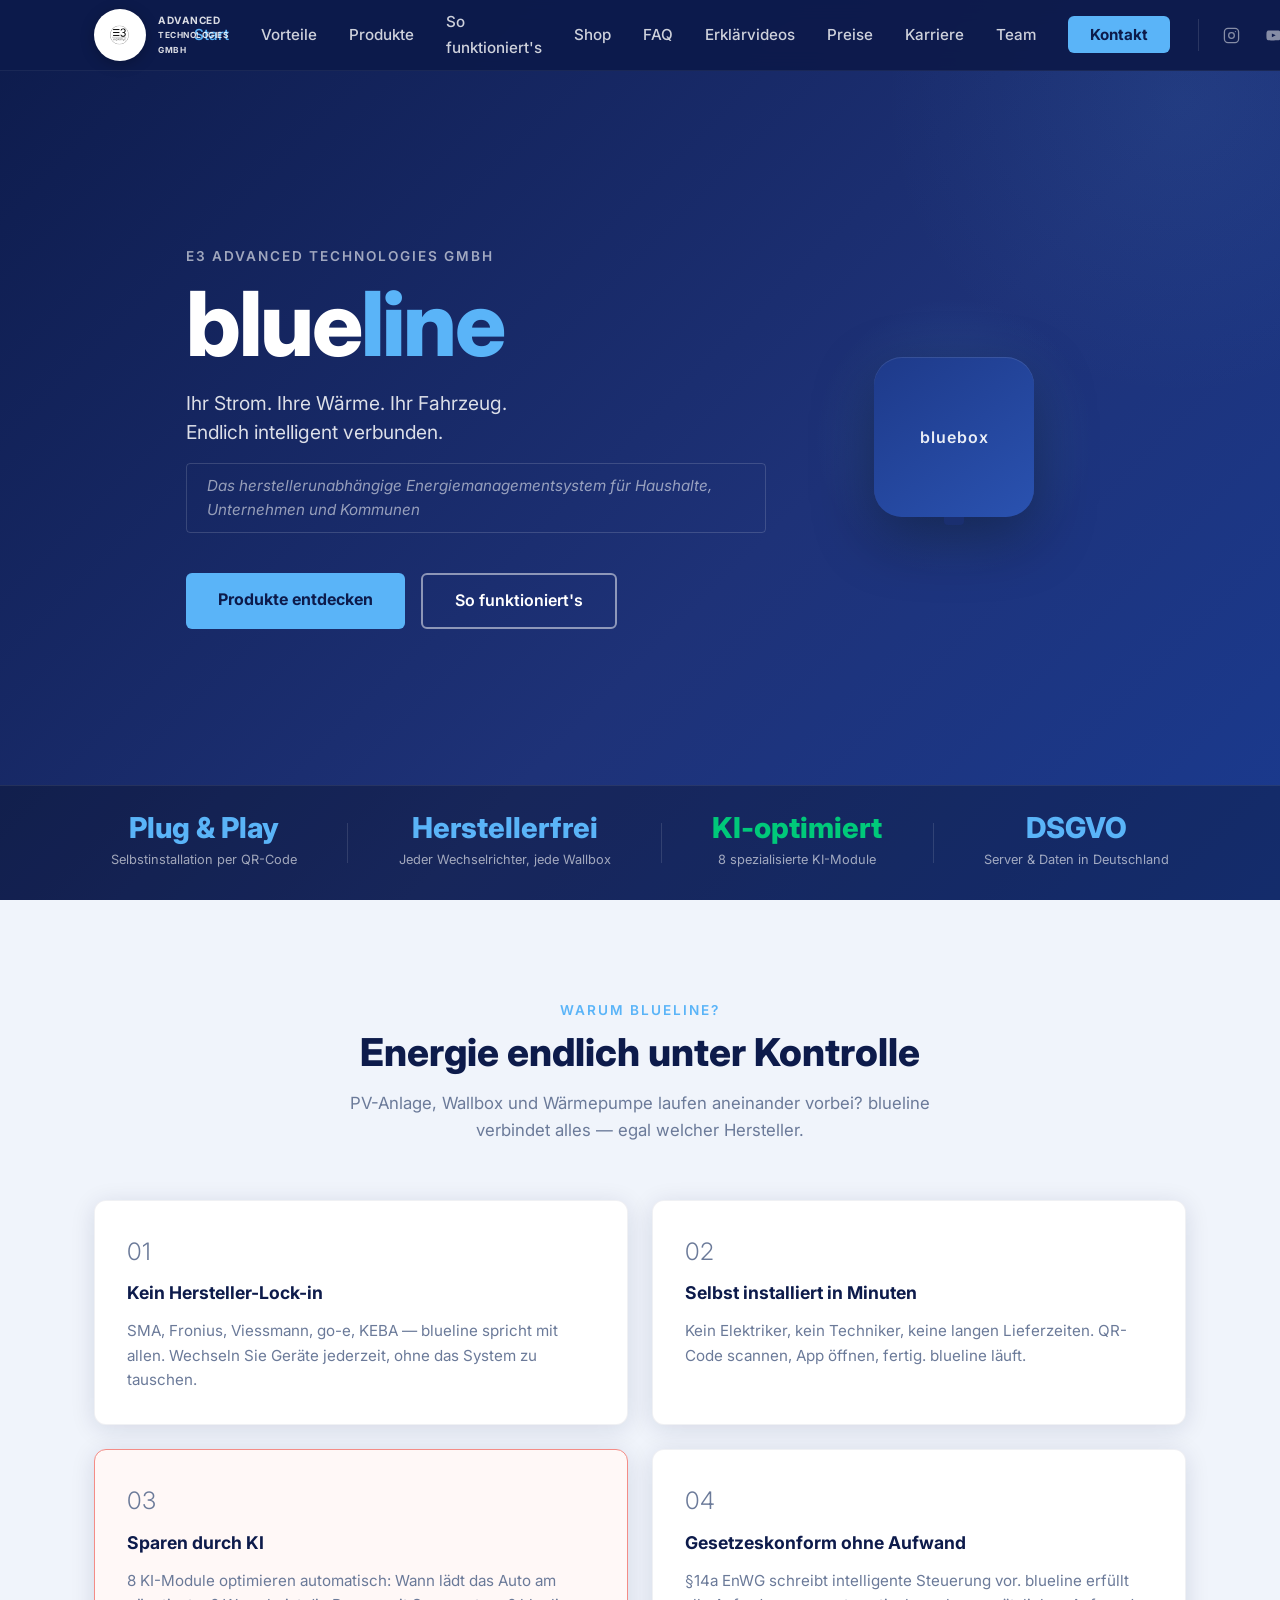
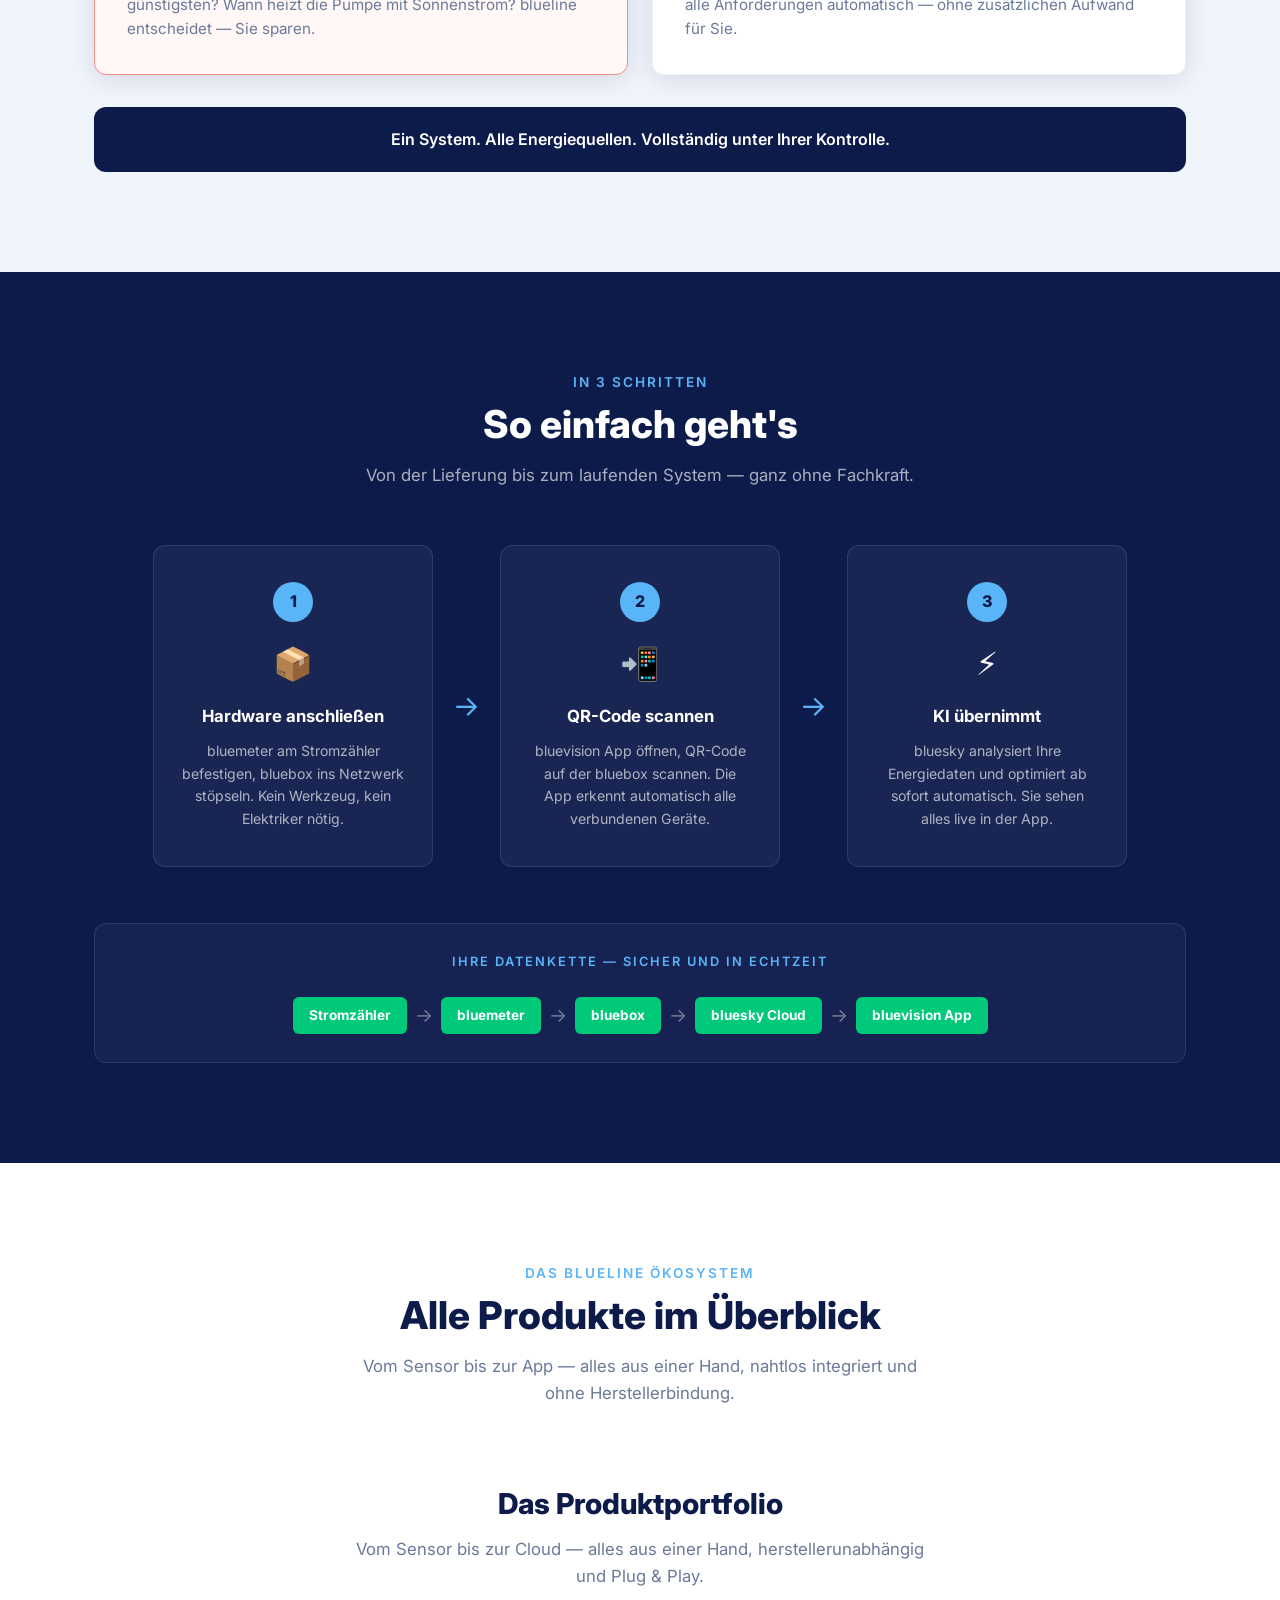
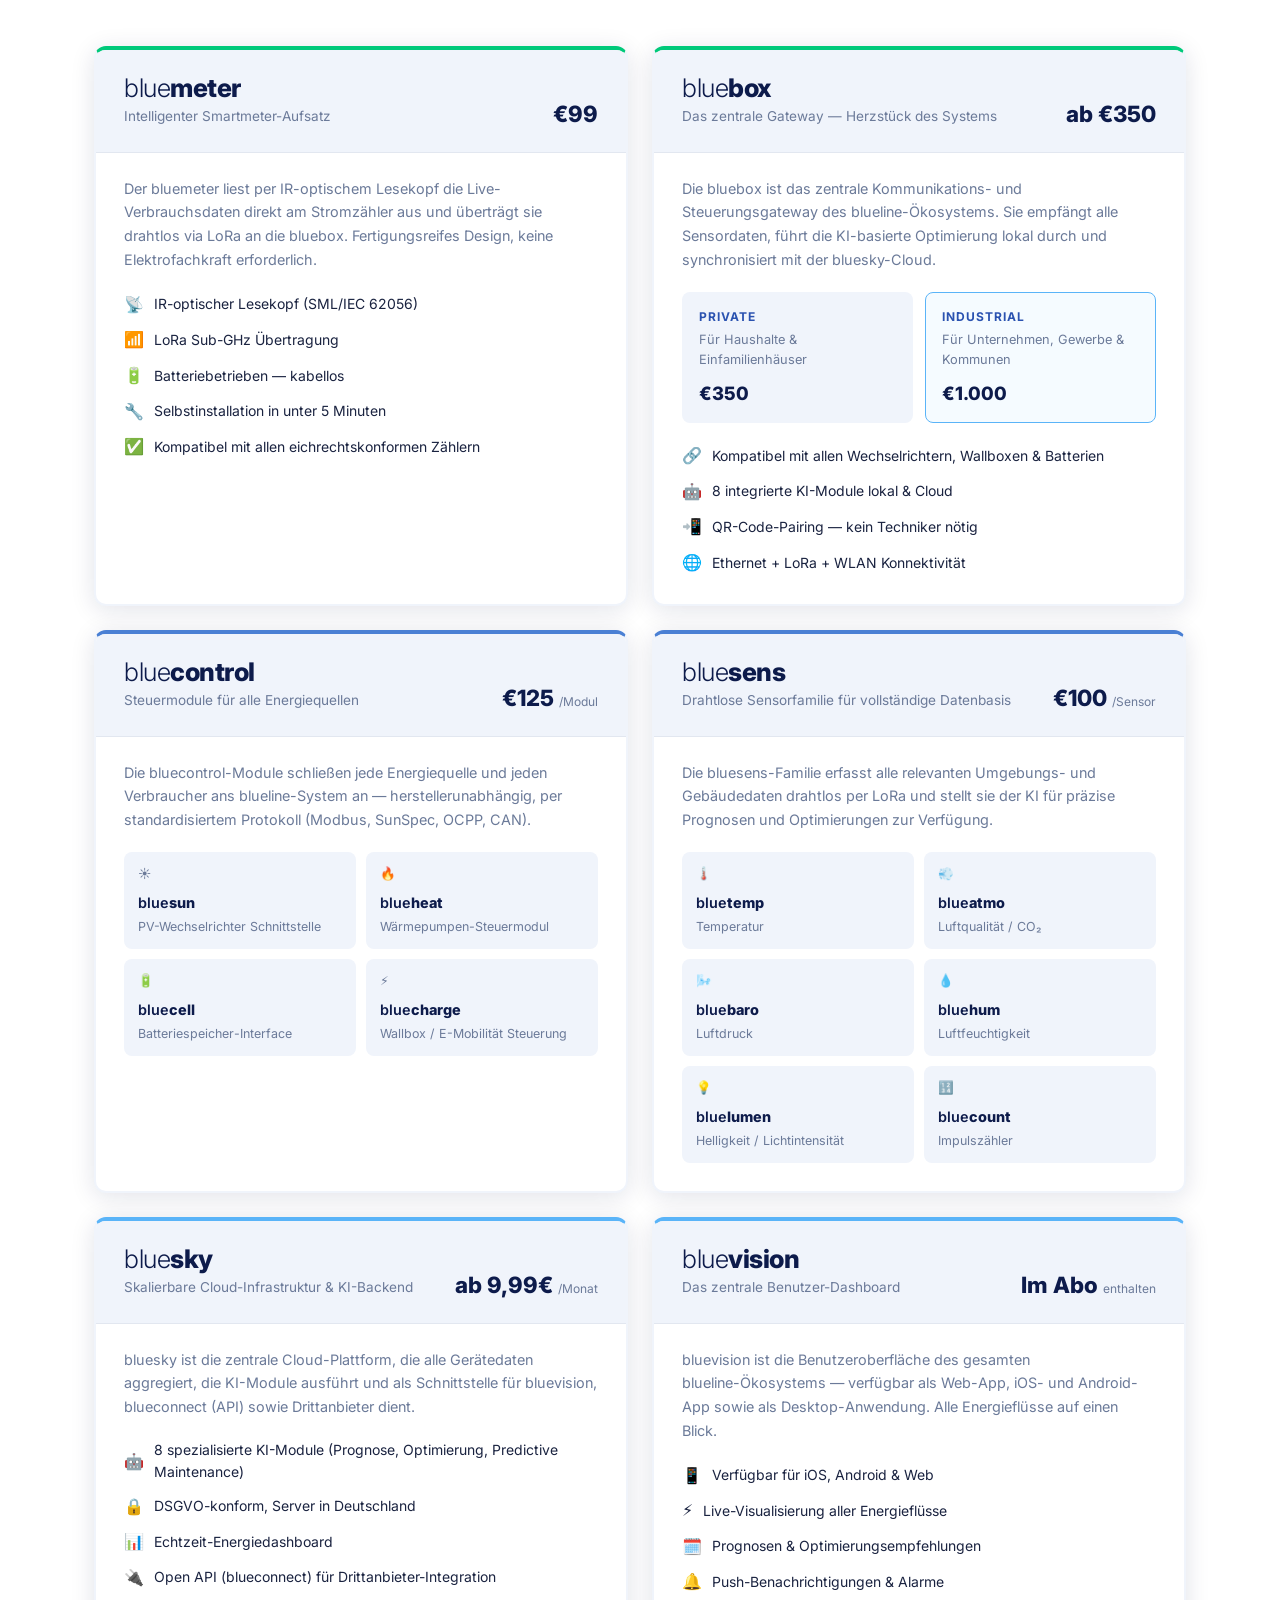
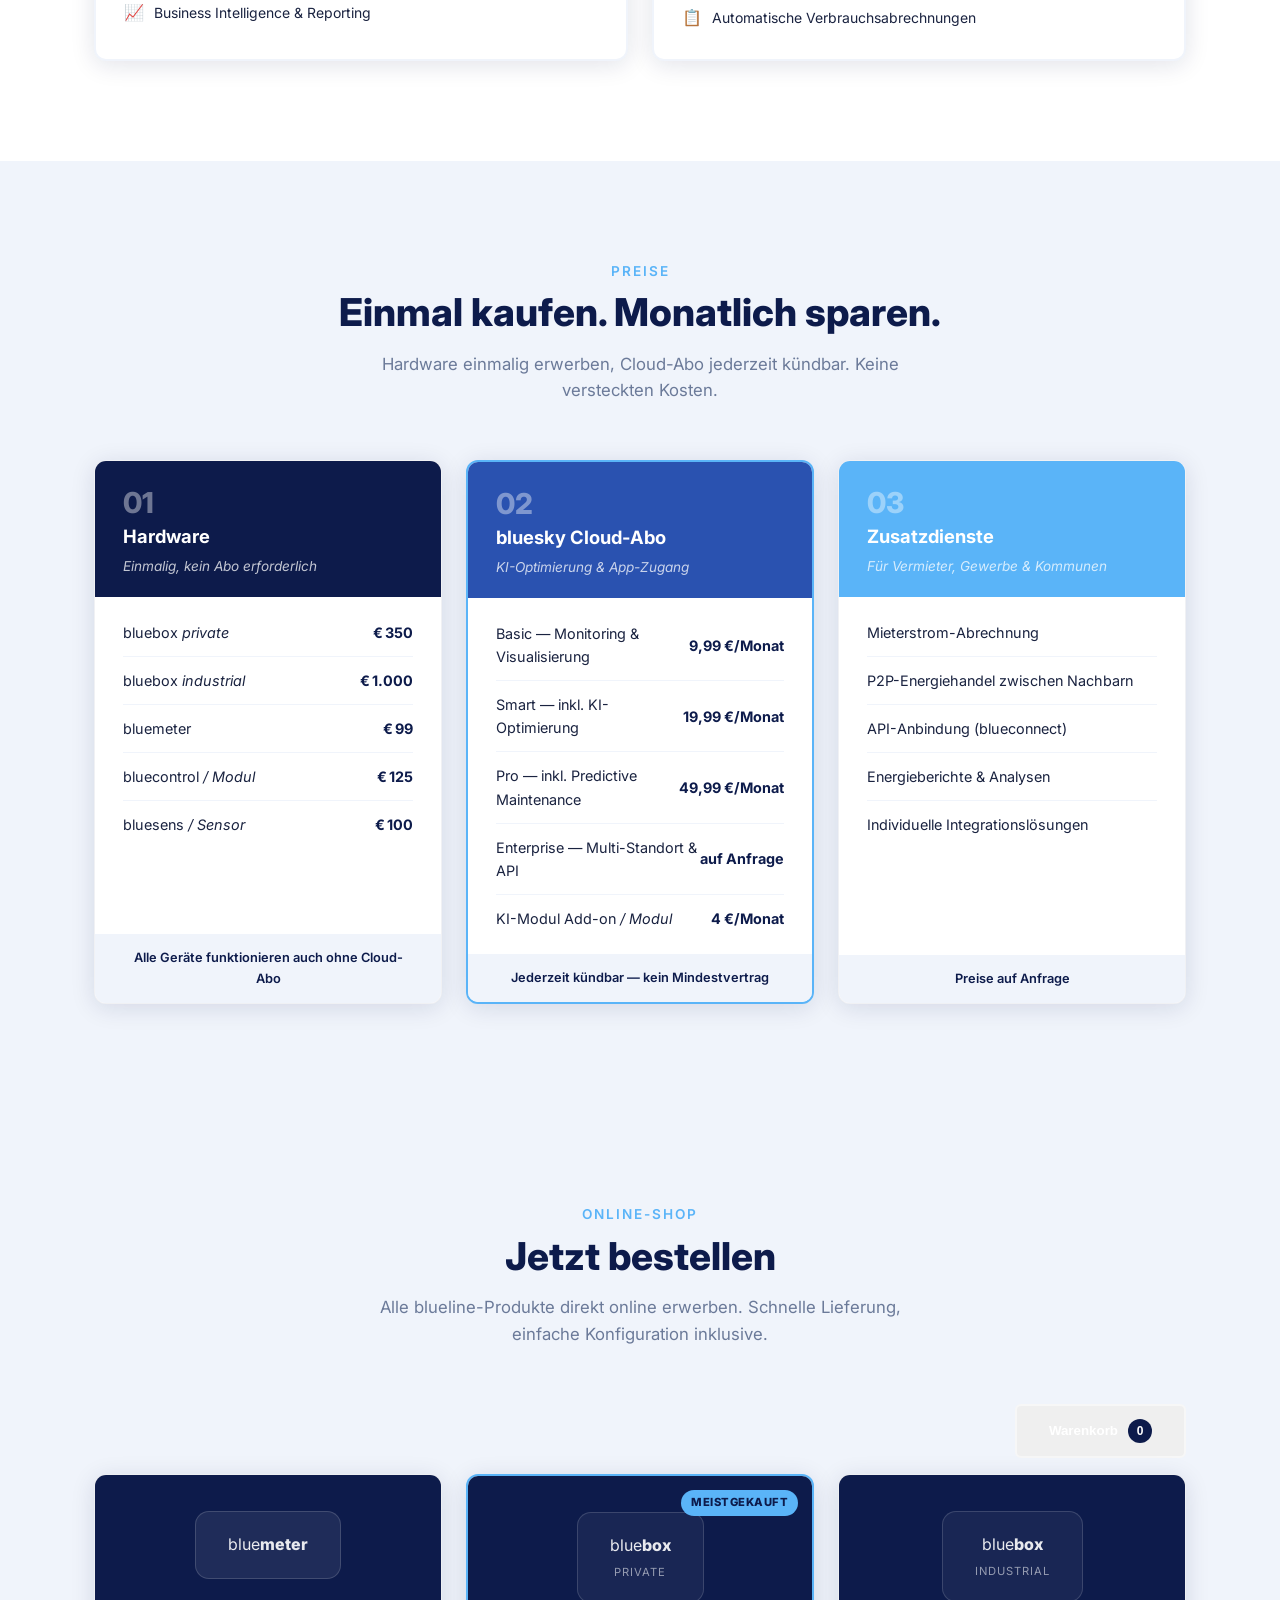
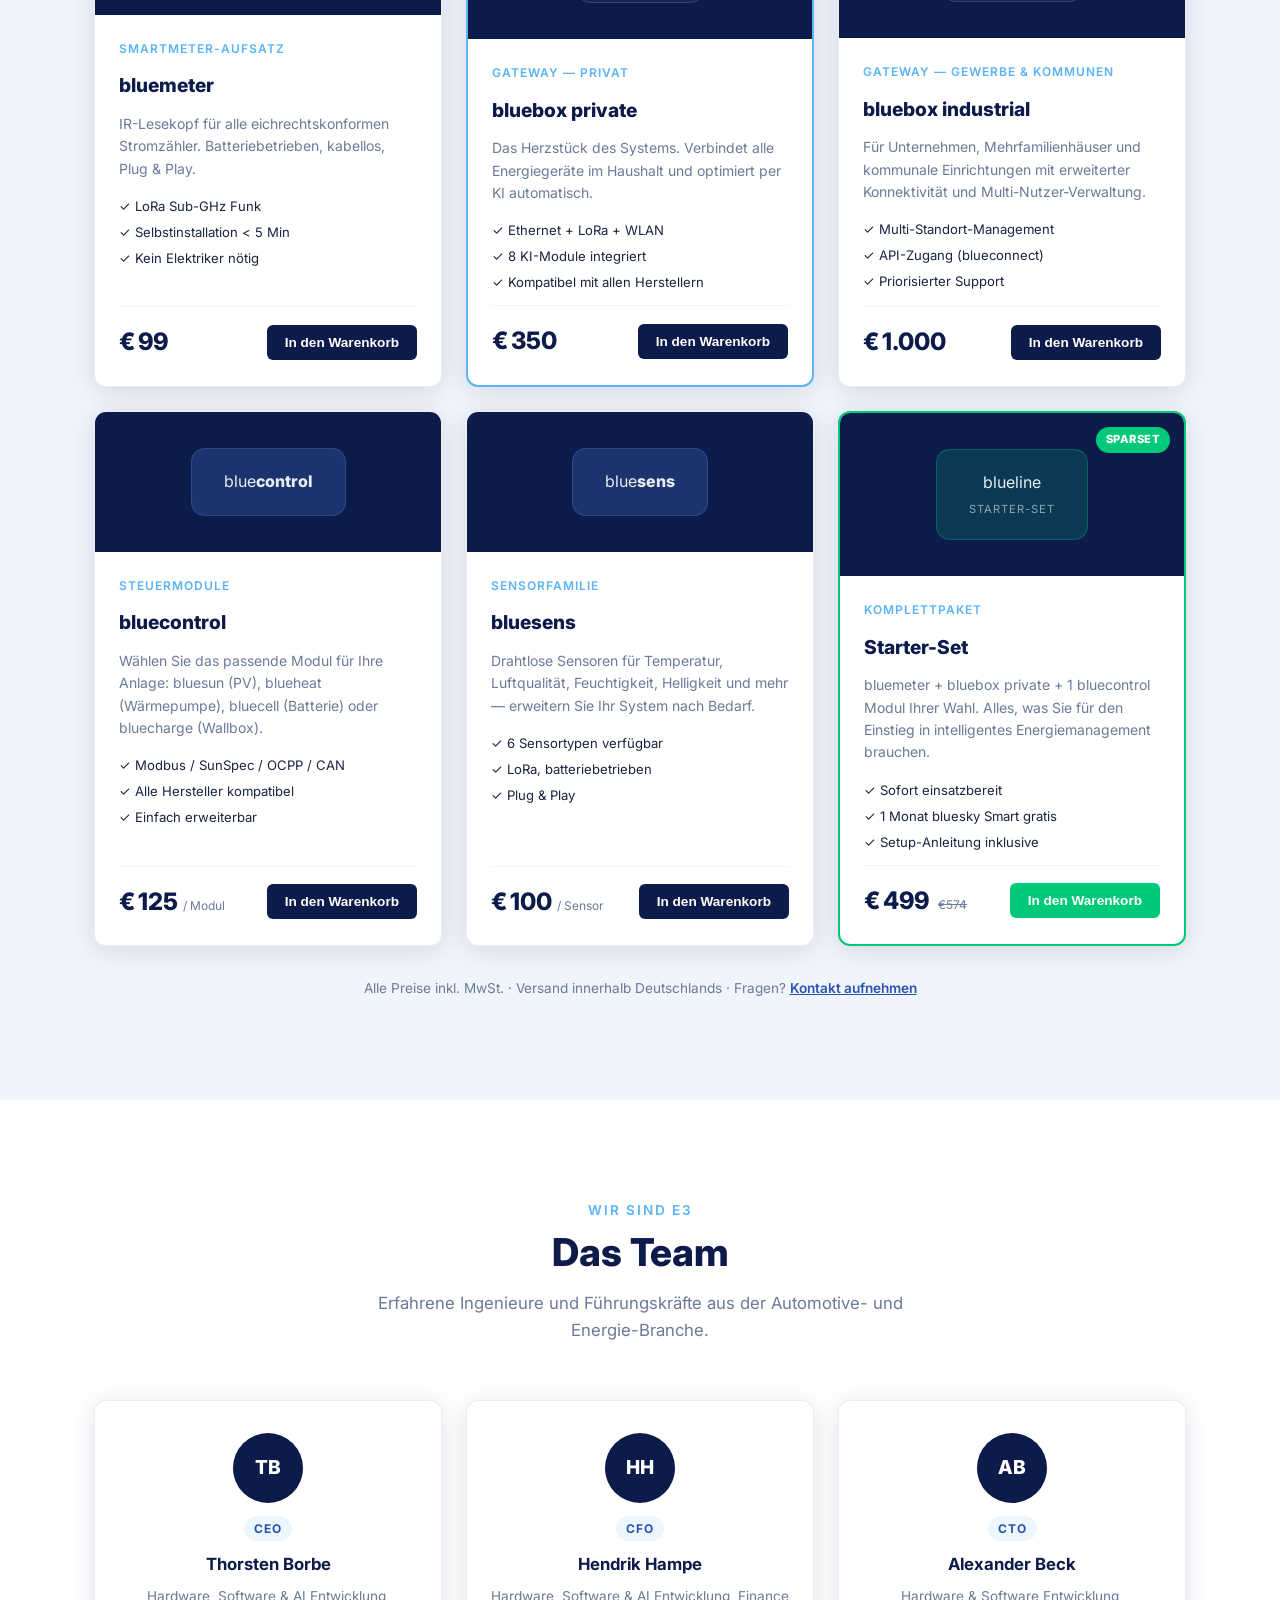
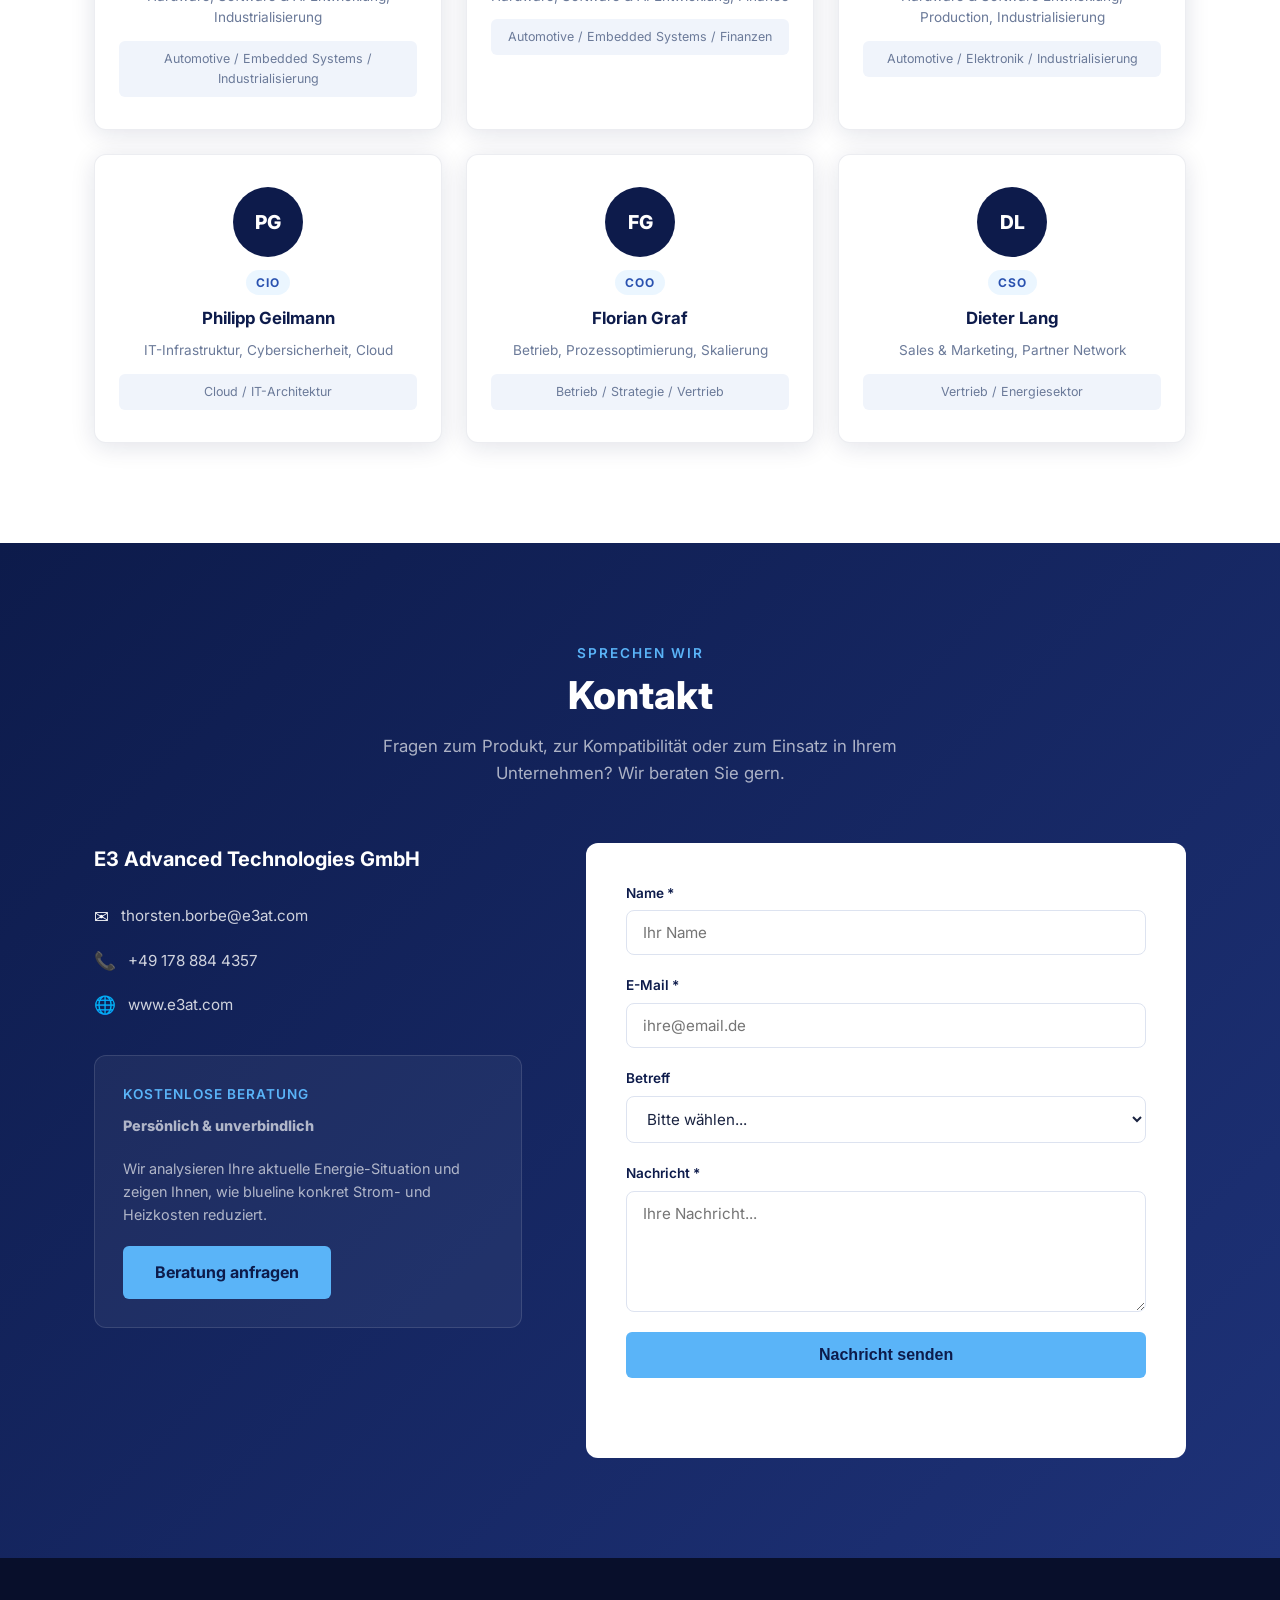
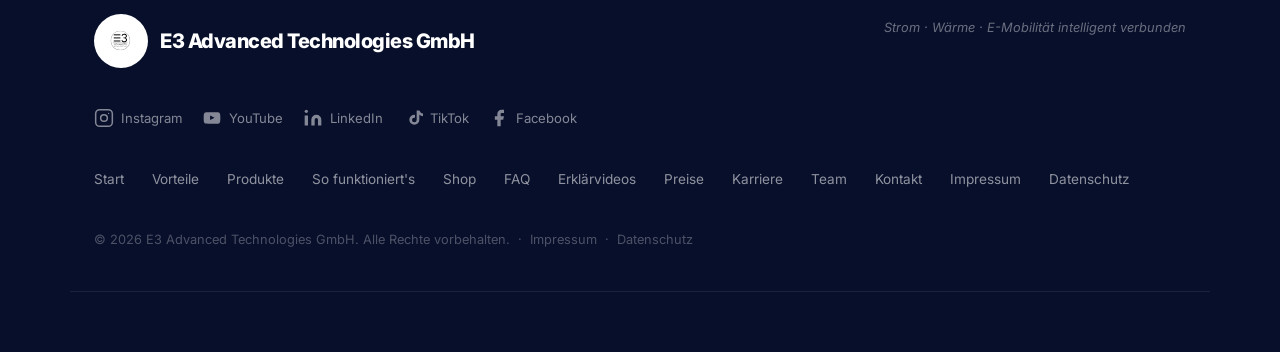
==== commit dbc6ea42: "erster Stand" ====
--- a/index.html
+++ b/index.html
@@ -15,7 +15,7 @@
   <header class="navbar" id="navbar">
     <div class="container nav-inner">
       <a href="#hero" class="nav-logo">
-        <span class="logo-e3">&#8801;3</span>
+        <img src="assets/img/e3-logo.svg" alt="E3 Advanced Technologies GmbH Logo" class="logo-mark" />
         <span class="logo-text">ADVANCED<br><small>TECHNOLOGIES GMBH</small></span>
       </a>
       <nav>
@@ -25,6 +25,8 @@
           <li><a href="#produkt">Produkte</a></li>
           <li><a href="#so-funktionierts">So funktioniert's</a></li>
           <li><a href="#shop">Shop</a></li>
+          <li><a href="faq.html">FAQ</a></li>
+          <li><a href="videos.html">Erklärvideos</a></li>
           <li><a href="#preise">Preise</a></li>
           <li><a href="karriere.html">Karriere</a></li>
           <li><a href="#team">Team</a></li>
@@ -652,6 +654,21 @@
             <button type="button" class="btn-secondary" id="cart-clear">Leeren</button>
             <button type="button" class="btn-primary" id="cart-checkout">Zur Kasse</button>
           </div>
+          <div class="cart-checkout-panel" id="cart-checkout-panel">
+            <p class="cart-checkout-label">Zahlungsart wählen</p>
+            <div class="payment-grid">
+              <label class="payment-option"><input type="radio" name="payment-method" value="Visa / Mastercard" /> Visa / Mastercard</label>
+              <label class="payment-option"><input type="radio" name="payment-method" value="PayPal" /> PayPal</label>
+              <label class="payment-option"><input type="radio" name="payment-method" value="Klarna (Clarna)" /> Klarna (Clarna)</label>
+              <label class="payment-option"><input type="radio" name="payment-method" value="SEPA" /> SEPA</label>
+              <label class="payment-option"><input type="radio" name="payment-method" value="giropay" /> giropay</label>
+            </div>
+            <div class="cart-checkout-field">
+              <label for="checkout-email">E-Mail für Bestellbestätigung</label>
+              <input type="email" id="checkout-email" name="checkout-email" placeholder="name@beispiel.de" autocomplete="email" />
+            </div>
+            <button type="button" class="btn-primary btn-full cart-pay-btn" id="checkout-submit">Jetzt sicher bezahlen</button>
+          </div>
           <p class="cart-note" id="cart-note" aria-live="polite"></p>
         </div>
       </aside>
@@ -787,7 +804,7 @@
   <footer class="footer">
     <div class="container footer-inner">
       <div class="footer-logo">
-        <span class="logo-e3">&#8801;3</span>
+        <img src="assets/img/e3-logo.svg" alt="E3 Advanced Technologies GmbH Logo" class="footer-logo-mark" />
         <span class="footer-brand">E3 Advanced Technologies GmbH</span>
       </div>
       <p class="footer-tagline">Strom &middot; Wärme &middot; E-Mobilität intelligent verbunden</p>
@@ -821,6 +838,8 @@
         <a href="#produkt">Produkte</a>
         <a href="#so-funktionierts">So funktioniert's</a>
         <a href="#shop">Shop</a>
+        <a href="faq.html">FAQ</a>
+        <a href="videos.html">Erklärvideos</a>
         <a href="#preise">Preise</a>
         <a href="karriere.html">Karriere</a>
         <a href="#team">Team</a>
